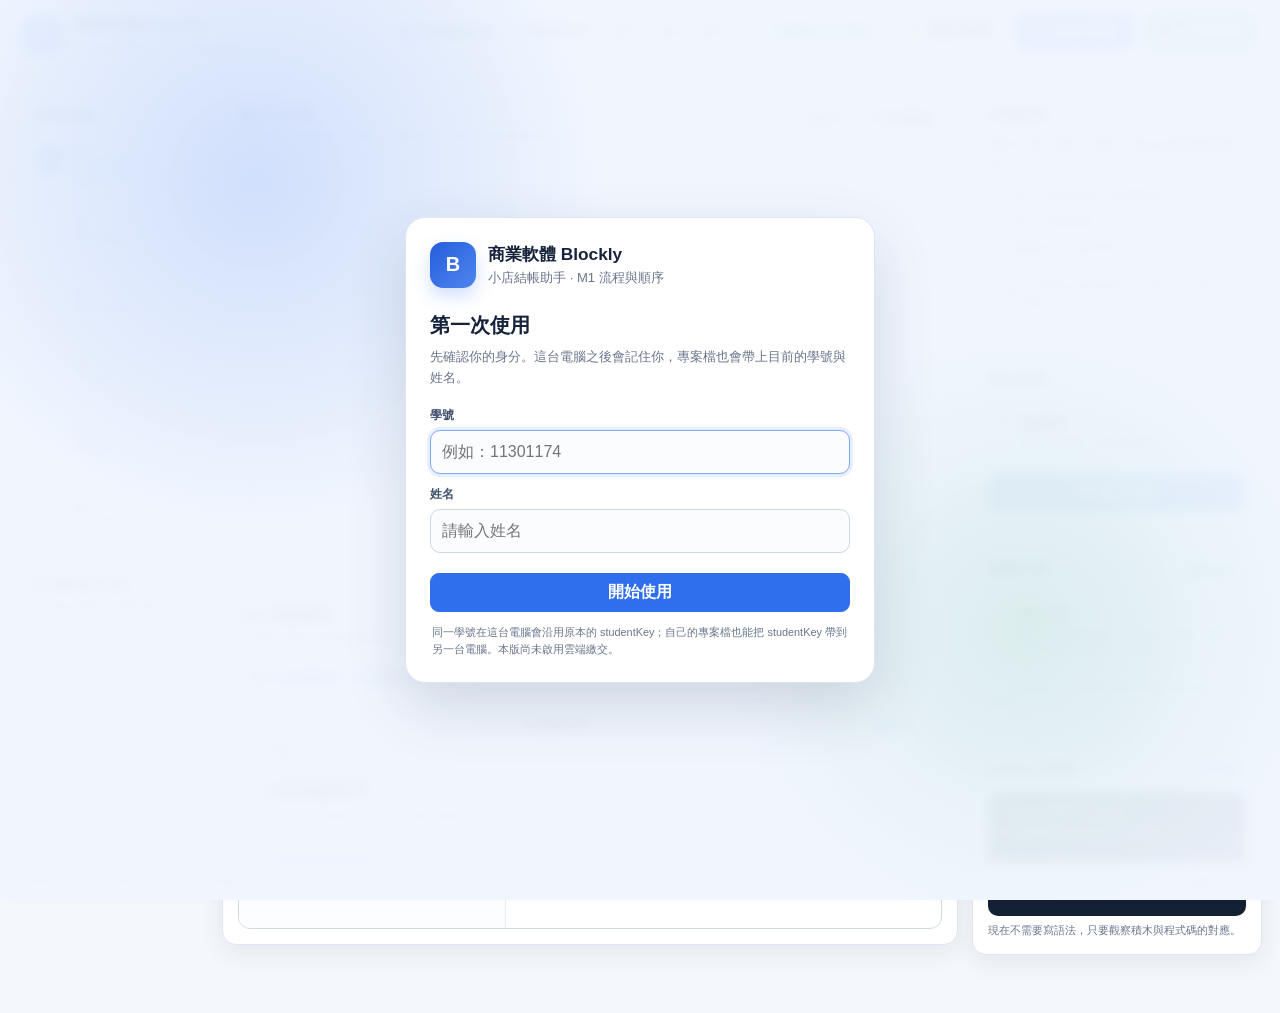
==== index.html @ edd095e6 "Add files via upload" ====
<!doctype html>
<!-- GitHub Pages entry -->
<html lang="zh-Hant">
<head>
  <meta charset="utf-8">
  <meta name="viewport" content="width=device-width, initial-scale=1">
  <title>商業軟體 Blockly｜小店結帳助手 M1</title>
  <link rel="stylesheet" href="./css/style.css">
</head>
<body>
  <div id="identityScreen" class="identity-screen" aria-modal="true" role="dialog">
    <div class="identity-card">
      <div class="identity-brand">
        <span class="brand-mark">B</span>
        <div>
          <h1>商業軟體 Blockly</h1>
          <p>小店結帳助手 · M1 流程與順序</p>
        </div>
      </div>

      <section id="newIdentityPanel">
        <div class="identity-heading">第一次使用</div>
        <p class="identity-copy">先確認你的身分。這台電腦之後會記住你，專案檔也會帶上目前的學號與姓名。</p>

        <label class="field-label" for="studentIdInput">學號</label>
        <input id="studentIdInput" class="text-input" autocomplete="off" placeholder="例如：11301174">

        <label class="field-label" for="studentNameInput">姓名</label>
        <input id="studentNameInput" class="text-input" autocomplete="off" placeholder="請輸入姓名">

        <div id="identityError" class="form-error" role="alert"></div>

        <button id="createIdentityBtn" class="btn btn-primary btn-wide">開始使用</button>
        <p class="privacy-note">同一學號在這台電腦會沿用原本的 studentKey；自己的專案檔也能把 studentKey 帶到另一台電腦。本版尚未啟用雲端繳交。</p>
      </section>

      <section id="returnIdentityPanel" class="hidden">
        <div class="identity-heading">歡迎回來</div>
        <div class="return-user">
          <div class="avatar">👤</div>
          <div>
            <strong id="returnUserName">—</strong>
            <span>這是你嗎？</span>
          </div>
        </div>
        <button id="continueIdentityBtn" class="btn btn-primary btn-wide">是我，繼續使用</button>
        <button id="switchIdentityBtn" class="btn btn-ghost btn-wide">不是我？切換使用者</button>
        <p class="privacy-note">切換使用者只會更換目前身分，不會刪除前一位同學的 studentKey 或自動暫存。</p>
      </section>
    </div>
  </div>

  <header class="topbar">
    <div class="topbar-title">
      <div class="brand-mark small">B</div>
      <div>
        <h1>商業軟體 Blockly</h1>
        <p>小店結帳助手 · M1 流程與順序</p>
      </div>
    </div>

    <div class="topbar-actions">
      <div id="currentIdentity" class="identity-chip">👤 尚未確認身分</div>
      <button id="switchUserTopBtn" class="btn btn-ghost btn-small" title="保留目前 studentKey，只切換目前使用者">切換使用者</button>
      <div class="font-control" title="調整整體與積木文字大小">
        <button id="fontDownBtn" class="icon-btn" aria-label="縮小字體">A−</button>
        <span id="fontScaleLabel">100%</span>
        <button id="fontUpBtn" class="icon-btn" aria-label="放大字體">A＋</button>
      </div>
      <div id="offlineBadge" class="offline-badge">✓ 離線核心已就緒</div>
      <button id="openProjectBtn" class="btn btn-light">📂 開啟專案</button>
      <button id="saveProjectBtn" class="btn btn-primary">💾 儲存專案</button>
      <button id="uploadProjectBtn" class="btn btn-success" disabled>📤 上傳作業</button>
      <input id="projectFileInput" type="file" accept=".json,application/json" hidden>
    </div>
  </header>

  <main class="layout">
    <aside class="progress-card card">
      <div class="card-title">學習進度</div>
      <div class="module-list">
        <div id="moduleM1" class="module-row current">
          <span class="module-dot">1</span>
          <div><strong>M1</strong><span>流程與順序</span></div>
          <em id="m1State">進行中</em>
        </div>
        <div class="module-row locked">
          <span class="module-dot">2</span>
          <div><strong>M2</strong><span>資料與處理</span></div>
          <em>尚未開放</em>
        </div>
        <div class="module-row locked">
          <span class="module-dot">3</span>
          <div><strong>M3</strong><span>條件與判斷</span></div>
          <em>尚未開放</em>
        </div>
        <div class="module-row locked">
          <span class="module-dot">4</span>
          <div><strong>M4</strong><span>商業規則</span></div>
          <em>尚未開放</em>
        </div>
        <div class="module-row locked">
          <span class="module-dot">5</span>
          <div><strong>M5</strong><span>重複處理</span></div>
          <em>尚未開放</em>
        </div>
        <div class="module-row locked">
          <span class="module-dot">6</span>
          <div><strong>M6</strong><span>整合成果</span></div>
          <em>尚未開放</em>
        </div>
      </div>

      <div class="sidebar-tip">
        <strong>這一關只學一件事：</strong>
        <span>程式會依照積木連接的順序，由上往下執行。</span>
      </div>
    </aside>

    <section class="center-column">
      <section class="workspace-card card">
        <div class="section-head">
          <div>
            <div class="card-title">積木工作區</div>
            <p>從左側「流程積木」拖出 3 個積木，接成一條完整流程。</p>
          </div>
          <div class="workspace-tools">
            <span id="workspaceHint" class="mini-status">0 個積木</span>
            <button id="resetWorkspaceBtn" class="btn btn-ghost btn-small">↺ 清空重做</button>
          </div>
        </div>
        <div id="blocklyDiv" class="blockly-host"></div>
      </section>

      <section class="gui-card card">
        <div class="section-head">
          <div>
            <div class="card-title">GUI 模擬畫面</div>
            <p>這是程式執行後的實際畫面，會依照上方積木更新。</p>
          </div>
        </div>

        <div class="mini-app">
          <div class="mini-app-titlebar">
            <span>🏪 小店結帳助手 · M1 流程與順序</span>
            <span class="window-dots">● ● ●</span>
          </div>
          <div class="mini-app-body">
            <div class="mini-app-left">
              <div class="shop-illustration">🛒</div>
              <h3>小店結帳助手</h3>
              <p>按下按鈕，看看你排好的流程會怎麼執行。</p>
              <button id="guiRunBtn" class="btn btn-primary gui-run">▶ 開始結帳</button>
            </div>

            <div class="message-panel">
              <div class="message-panel-head">
                <strong>訊息顯示區</strong>
                <button id="clearMessagesBtn" class="text-btn">清除訊息</button>
              </div>
              <ol id="guiMessages" class="message-list">
                <li class="placeholder">等待執行你的程式…</li>
              </ol>
            </div>
          </div>
        </div>
      </section>
    </section>

    <aside class="right-column">
      <section class="task-card card">
        <div class="card-title">任務說明</div>
        <p class="task-lead">請用 3 個「顯示」積木，排出合理的結帳流程。</p>
        <ol class="task-steps">
          <li>拖出「歡迎使用小店結帳助手」</li>
          <li>接上「開始結帳」</li>
          <li>最後接上「結帳完成」</li>
        </ol>
        <div class="tip-box">💡 先不用寫任何程式碼，只要注意「順序」和「連接」。</div>
      </section>

      <section class="run-card card">
        <div class="card-title">執行結果</div>
        <div id="runStatus" class="run-status neutral">
          <span class="status-dot"></span>
          <div>
            <strong>尚未執行</strong>
            <p>把積木接好後，按下執行程式。</p>
          </div>
        </div>
        <button id="runProgramBtn" class="btn btn-primary btn-wide">▶ 執行程式</button>
      </section>


      <section class="cloud-card card">
        <div class="cloud-head">
          <div class="card-title">雲端作業</div>
          <span id="cloudConfigBadge" class="cloud-badge pending">尚未設定</span>
        </div>
        <div id="cloudStatus" class="cloud-status neutral">
          <span class="status-dot"></span>
          <div>
            <strong>尚未連接後端</strong>
            <p>測試版先設定 Apps Script Web App，再使用「上傳作業」。</p>
          </div>
        </div>
        <button id="cloudSetupBtn" class="btn btn-ghost btn-wide">⚙ 設定上傳後端</button>
        <p class="cloud-note">正式發給學生前，會把後端網址固定在設定檔，不需要學生自己設定。</p>
      </section>

      <section class="python-card card">
        <div class="python-head">
          <div class="card-title">Python 對照</div>
          <span class="code-badge">只要看懂</span>
        </div>
        <pre id="pythonCode" class="python-code"><code># 把積木拖到工作區後
# 這裡會出現對應的 Python</code></pre>
        <p class="python-note">現在不需要寫語法，只要觀察積木與程式碼的對應。</p>
      </section>

      <section id="projectNotice" class="project-notice card hidden"></section>
    </aside>
  </main>

  <footer class="footerbar">
    <span id="autosaveStatus">自動暫存：等待身分確認</span>
    <span>專案：小店結帳助手</span>
    <span id="footerIdentity">使用者：—</span>
    <span class="footer-spacer"></span>
    <span id="footerProgress">進度：M1 / M6</span>
  </footer>

  <script src="./vendor/blockly/blockly.min.js"></script>
  <script src="./vendor/blockly/msg/zh-hant.js"></script>
  <script src="./js/config.js"></script>
  <script src="./js/app.js"></script>
</body>
</html>
---- css/style.css ----
:root {
  --ui-scale: 1;
  --block-font-size: 16px;
  --bg: #f4f7fb;
  --card: #ffffff;
  --text: #17233c;
  --muted: #69758c;
  --border: #dfe6f1;
  --primary: #2f6fed;
  --primary-2: #eaf1ff;
  --success: #1f9d62;
  --success-bg: #eaf8f1;
  --warning: #b56a05;
  --warning-bg: #fff6e8;
  --danger: #c14343;
  --danger-bg: #fff0f0;
  --shadow: 0 8px 24px rgba(32, 54, 92, 0.07);
  --radius: 14px;
}

* { box-sizing: border-box; }
html { font-size: calc(16px * var(--ui-scale)); }
body {
  margin: 0;
  min-width: 1100px;
  min-height: 100vh;
  background: var(--bg);
  color: var(--text);
  font-family: -apple-system, BlinkMacSystemFont, "Segoe UI", "Microsoft JhengHei",
               "Noto Sans TC", Arial, sans-serif;
}

button, input { font: inherit; }
button { cursor: pointer; }
.hidden { display: none !important; }

.topbar {
  min-height: 74px;
  padding: 12px 22px;
  background: #fff;
  border-bottom: 1px solid var(--border);
  display: flex;
  align-items: center;
  justify-content: space-between;
  gap: 18px;
  position: sticky;
  top: 0;
  z-index: 50;
}

.topbar-title, .identity-brand {
  display: flex;
  align-items: center;
  gap: 12px;
}
.topbar-title h1, .identity-brand h1 {
  font-size: 1.08rem;
  margin: 0 0 3px;
}
.topbar-title p, .identity-brand p {
  font-size: .82rem;
  color: var(--muted);
  margin: 0;
}

.brand-mark {
  width: 46px;
  height: 46px;
  border-radius: 13px;
  display: grid;
  place-items: center;
  background: linear-gradient(135deg, #245edb, #5085f0);
  color: #fff;
  font-size: 1.25rem;
  font-weight: 800;
  box-shadow: 0 8px 18px rgba(47,111,237,.22);
}
.brand-mark.small { width: 40px; height: 40px; font-size: 1.05rem; }

.topbar-actions {
  display: flex;
  align-items: center;
  justify-content: flex-end;
  gap: 9px;
  flex-wrap: wrap;
}
.identity-chip, .offline-badge {
  min-height: 36px;
  padding: 0 12px;
  border-radius: 10px;
  display: inline-flex;
  align-items: center;
  white-space: nowrap;
  font-size: .82rem;
  font-weight: 700;
}
.identity-chip {
  background: #f6f8fc;
  border: 1px solid var(--border);
}
.offline-badge {
  color: #147746;
  background: var(--success-bg);
  border: 1px solid #cdebdc;
}

.font-control {
  height: 36px;
  display: flex;
  align-items: center;
  gap: 6px;
  background: #f7f9fc;
  border: 1px solid var(--border);
  border-radius: 10px;
  padding: 3px 5px;
}
.font-control span {
  min-width: 40px;
  text-align: center;
  color: var(--muted);
  font-size: .72rem;
  font-weight: 700;
}
.icon-btn {
  border: 0;
  border-radius: 7px;
  background: #fff;
  min-width: 32px;
  height: 28px;
  color: #33415f;
  font-weight: 800;
}

.btn {
  border: 1px solid transparent;
  border-radius: 9px;
  min-height: 38px;
  padding: 8px 13px;
  font-weight: 700;
  color: var(--text);
  background: #fff;
  transition: transform .08s ease, box-shadow .15s ease, background .15s ease;
}
.btn:hover { box-shadow: 0 5px 14px rgba(32,54,92,.10); }
.btn:active { transform: translateY(1px); }
.btn:disabled { opacity: .58; cursor: not-allowed; box-shadow: none; }
.btn-primary { background: var(--primary); color: #fff; border-color: var(--primary); }
.btn-success { background: var(--success); color: #fff; border-color: var(--success); }
.btn-light { background: #fff; border-color: var(--border); }
.btn-ghost { background: #f7f9fc; border-color: var(--border); }
.btn-small { min-height: 32px; padding: 5px 9px; font-size: .78rem; }
.btn-wide { width: 100%; }
.text-btn {
  border: 0;
  padding: 3px 6px;
  background: transparent;
  color: var(--primary);
  font-size: .78rem;
  font-weight: 700;
}

.layout {
  display: grid;
  grid-template-columns: 210px minmax(650px, 1fr) 320px;
  gap: 14px;
  padding: 14px 18px 58px;
  align-items: start;
}

.card {
  background: var(--card);
  border: 1px solid var(--border);
  border-radius: var(--radius);
  box-shadow: var(--shadow);
}
.card-title {
  font-weight: 800;
  font-size: .96rem;
  letter-spacing: .01em;
}
.section-head {
  min-height: 56px;
  padding: 14px 16px 10px;
  display: flex;
  justify-content: space-between;
  gap: 12px;
  align-items: flex-start;
}
.section-head p {
  margin: 4px 0 0;
  color: var(--muted);
  font-size: .79rem;
}
.workspace-tools { display: flex; align-items: center; gap: 8px; }
.mini-status {
  color: var(--muted);
  background: #f7f9fc;
  border: 1px solid var(--border);
  border-radius: 20px;
  padding: 5px 9px;
  font-size: .72rem;
  font-weight: 700;
}

.progress-card {
  overflow: hidden;
  position: sticky;
  top: 88px;
}
.progress-card > .card-title { padding: 16px 15px 10px; }
.module-list { padding: 0 8px 8px; }
.module-row {
  display: grid;
  grid-template-columns: 28px 1fr;
  column-gap: 8px;
  row-gap: 1px;
  padding: 10px 9px;
  border-radius: 10px;
  margin-bottom: 5px;
  color: #40506d;
}
.module-row .module-dot {
  width: 27px;
  height: 27px;
  border-radius: 50%;
  display: grid;
  place-items: center;
  background: #edf1f7;
  color: #718099;
  font-size: .72rem;
  font-weight: 800;
  grid-row: 1 / span 2;
}
.module-row div {
  display: flex;
  flex-direction: column;
  gap: 1px;
}
.module-row strong { font-size: .78rem; }
.module-row span { font-size: .72rem; }
.module-row em {
  grid-column: 2;
  font-size: .65rem;
  font-style: normal;
  color: #8a95a9;
}
.module-row.current {
  background: var(--primary-2);
  color: #1f57c8;
}
.module-row.current .module-dot {
  background: var(--primary);
  color: #fff;
}
.module-row.complete {
  background: var(--success-bg);
  color: #147746;
}
.module-row.complete .module-dot {
  background: var(--success);
  color: #fff;
}
.module-row.locked { opacity: .73; }
.sidebar-tip {
  border-top: 1px solid var(--border);
  background: #fafbfe;
  padding: 13px 14px 15px;
  display: flex;
  flex-direction: column;
  gap: 4px;
}
.sidebar-tip strong { font-size: .73rem; }
.sidebar-tip span { font-size: .7rem; color: var(--muted); line-height: 1.5; }

.center-column, .right-column {
  display: flex;
  flex-direction: column;
  gap: 14px;
}
.workspace-card { overflow: hidden; }
.blockly-host {
  height: 420px;
  min-height: 360px;
  border-top: 1px solid var(--border);
}
.blocklyText {
  font-size: var(--block-font-size) !important;
  font-family: -apple-system, BlinkMacSystemFont, "Segoe UI", "Microsoft JhengHei", sans-serif !important;
}
.blocklyToolboxDiv {
  background: #f8faff !important;
  border-right: 1px solid #e2e8f3 !important;
}
.blocklyTreeRow {
  height: 40px !important;
  padding: 7px 10px !important;
  margin: 5px 7px !important;
  border-radius: 8px !important;
}
.blocklyTreeLabel {
  font-family: -apple-system, BlinkMacSystemFont, "Segoe UI", "Microsoft JhengHei", sans-serif !important;
  font-size: 14px !important;
  font-weight: 700 !important;
}
.blocklyFlyoutBackground { fill: #f6f9ff !important; fill-opacity: 1 !important; }

.gui-card { padding-bottom: 15px; }
.mini-app {
  margin: 0 15px;
  border: 1px solid #cfd9e8;
  border-radius: 12px;
  overflow: hidden;
  background: #fff;
}
.mini-app-titlebar {
  min-height: 40px;
  padding: 9px 13px;
  background: #eaf2ff;
  color: #2454a8;
  font-size: .78rem;
  font-weight: 800;
  display: flex;
  justify-content: space-between;
  align-items: center;
}
.window-dots { letter-spacing: 3px; opacity: .35; font-size: .55rem; }
.mini-app-body {
  display: grid;
  grid-template-columns: 38% 62%;
  min-height: 230px;
}
.mini-app-left {
  padding: 22px;
  display: flex;
  flex-direction: column;
  justify-content: center;
  border-right: 1px solid #e5ebf4;
  background: linear-gradient(180deg, #fff, #fbfdff);
}
.shop-illustration { font-size: 2.2rem; }
.mini-app-left h3 { margin: 8px 0 4px; font-size: 1.15rem; }
.mini-app-left p {
  color: var(--muted);
  font-size: .78rem;
  line-height: 1.55;
  margin: 0 0 14px;
}
.gui-run { align-self: flex-start; padding-left: 18px; padding-right: 18px; }
.message-panel { padding: 17px 18px; }
.message-panel-head {
  display: flex;
  justify-content: space-between;
  align-items: center;
  padding-bottom: 10px;
  border-bottom: 1px solid #edf1f6;
}
.message-panel-head strong { font-size: .8rem; }
.message-list {
  margin: 12px 0 0;
  padding-left: 25px;
}
.message-list li {
  padding: 8px 8px 8px 4px;
  color: #33415d;
  border-bottom: 1px dashed #edf1f6;
  font-size: .82rem;
}
.message-list li.executing {
  background: #edf4ff;
  border-radius: 7px;
  color: #1859c8;
  font-weight: 800;
}
.message-list .placeholder {
  list-style: none;
  margin-left: -22px;
  color: #93a0b4;
  font-style: italic;
  border: 0;
}

.right-column .card { padding: 15px; }
.task-lead {
  color: #35445f;
  font-size: .82rem;
  line-height: 1.55;
  margin: 10px 0;
}
.task-steps {
  margin: 8px 0 12px 20px;
  padding: 0;
}
.task-steps li {
  margin: 8px 0;
  padding-left: 3px;
  color: #46556f;
  font-size: .78rem;
  line-height: 1.45;
}
.tip-box {
  border-radius: 9px;
  padding: 10px 11px;
  background: #f4f7ff;
  color: #53617b;
  font-size: .72rem;
  line-height: 1.5;
}

.run-status {
  margin: 11px 0 12px;
  padding: 10px;
  border-radius: 10px;
  display: grid;
  grid-template-columns: 12px 1fr;
  gap: 8px;
  background: #f7f9fc;
  border: 1px solid var(--border);
}
.status-dot {
  width: 9px;
  height: 9px;
  border-radius: 50%;
  margin-top: 5px;
  background: #9ba6b8;
}
.run-status strong { font-size: .78rem; }
.run-status p {
  margin: 3px 0 0;
  color: var(--muted);
  font-size: .7rem;
  line-height: 1.45;
}
.run-status.success { background: var(--success-bg); border-color: #cae9d9; }
.run-status.success .status-dot { background: var(--success); }
.run-status.warning { background: var(--warning-bg); border-color: #f0d8ad; }
.run-status.warning .status-dot { background: #d58616; }
.run-status.error { background: var(--danger-bg); border-color: #efcdcd; }
.run-status.error .status-dot { background: var(--danger); }

.python-head {
  display: flex;
  justify-content: space-between;
  align-items: center;
}
.code-badge {
  font-size: .65rem;
  color: #1f5ec9;
  background: #edf4ff;
  border-radius: 20px;
  padding: 4px 7px;
  font-weight: 800;
}
.python-code {
  margin: 11px 0 7px;
  min-height: 124px;
  padding: 12px;
  border-radius: 10px;
  background: #142034;
  color: #dfeaff;
  overflow: auto;
  line-height: 1.65;
  font-size: .75rem;
  font-family: Consolas, "SFMono-Regular", Menlo, monospace;
}
.python-note {
  color: var(--muted);
  font-size: .68rem;
  line-height: 1.45;
  margin: 0;
}
.project-notice {
  color: #45536e;
  background: #fffdf7 !important;
  border-color: #eadfbf !important;
  font-size: .72rem;
  line-height: 1.55;
}

.footerbar {
  position: fixed;
  left: 0;
  right: 0;
  bottom: 0;
  z-index: 40;
  min-height: 38px;
  padding: 8px 18px;
  background: rgba(255,255,255,.96);
  border-top: 1px solid var(--border);
  box-shadow: 0 -5px 16px rgba(30,50,85,.04);
  display: flex;
  align-items: center;
  gap: 18px;
  font-size: .68rem;
  color: #66738a;
}
.footer-spacer { flex: 1; }

.identity-screen {
  position: fixed;
  inset: 0;
  z-index: 9999;
  display: grid;
  place-items: center;
  padding: 24px;
  background:
    radial-gradient(circle at 20% 20%, rgba(77,132,242,.20), transparent 28%),
    radial-gradient(circle at 80% 70%, rgba(31,157,98,.10), transparent 25%),
    rgba(241,246,254,.96);
  backdrop-filter: blur(6px);
}
.identity-card {
  width: min(470px, 94vw);
  background: #fff;
  border: 1px solid #dce5f2;
  box-shadow: 0 24px 60px rgba(28,49,82,.16);
  border-radius: 20px;
  padding: 24px;
}
.identity-brand { margin-bottom: 23px; }
.identity-heading {
  font-weight: 850;
  font-size: 1.28rem;
  margin-bottom: 7px;
}
.identity-copy, .privacy-note {
  color: var(--muted);
  line-height: 1.6;
}
.identity-copy { font-size: .84rem; margin: 0 0 18px; }
.privacy-note { font-size: .68rem; margin: 12px 2px 0; }
.field-label {
  display: block;
  margin: 12px 0 6px;
  color: #40506d;
  font-weight: 800;
  font-size: .78rem;
}
.text-input {
  width: 100%;
  min-height: 44px;
  border: 1px solid #ccd7e7;
  border-radius: 10px;
  padding: 9px 11px;
  outline: none;
  background: #fbfcfe;
}
.text-input:focus {
  border-color: #7ea6f3;
  box-shadow: 0 0 0 3px rgba(47,111,237,.10);
}
.form-error {
  min-height: 20px;
  padding: 6px 0 2px;
  color: var(--danger);
  font-size: .72rem;
}
.return-user {
  margin: 14px 0;
  padding: 14px;
  border-radius: 12px;
  background: #f6f9ff;
  border: 1px solid #dce7fb;
  display: flex;
  gap: 11px;
  align-items: center;
}
.avatar {
  width: 42px;
  height: 42px;
  border-radius: 50%;
  display: grid;
  place-items: center;
  background: #e8f0ff;
}
.return-user strong { display: block; font-size: .95rem; }
.return-user span { display: block; color: var(--muted); font-size: .73rem; margin-top: 2px; }
.return-user + .btn { margin-top: 6px; }
#switchIdentityBtn { margin-top: 8px; }

@media (max-width: 1280px) {
  body { min-width: 1024px; }
  .layout { grid-template-columns: 190px minmax(570px, 1fr) 290px; }
  .topbar { align-items: flex-start; }
}

@media (max-width: 1080px) {
  body { min-width: 0; }
  .topbar { position: static; flex-direction: column; }
  .topbar-actions { justify-content: flex-start; }
  .layout { grid-template-columns: 1fr; }
  .progress-card { position: static; }
  .module-list {
    display: grid;
    grid-template-columns: repeat(3, 1fr);
  }
  .mini-app-body { grid-template-columns: 1fr; }
  .mini-app-left { border-right: 0; border-bottom: 1px solid var(--border); }
  .footerbar { position: static; flex-wrap: wrap; }
}


/* v0.2.4 studentKey */
#switchUserTopBtn {
  white-space: nowrap;
}
.identity-chip[title] {
  cursor: help;
}


/* v0.2.5 Upload Prototype */
.cloud-head {
  display: flex;
  align-items: center;
  justify-content: space-between;
  gap: 8px;
}
.cloud-badge {
  padding: 4px 8px;
  border-radius: 999px;
  font-size: .65rem;
  font-weight: 800;
  white-space: nowrap;
}
.cloud-badge.pending {
  background: #f4f6fa;
  color: #77849a;
  border: 1px solid #dfe5ee;
}
.cloud-badge.ready {
  background: var(--success-bg);
  color: #147746;
  border: 1px solid #cdebdc;
}
.cloud-status {
  margin: 11px 0 12px;
  padding: 10px;
  border-radius: 10px;
  display: grid;
  grid-template-columns: 12px 1fr;
  gap: 8px;
  background: #f7f9fc;
  border: 1px solid var(--border);
}
.cloud-status strong { font-size: .78rem; }
.cloud-status p {
  margin: 3px 0 0;
  color: var(--muted);
  font-size: .7rem;
  line-height: 1.45;
}
.cloud-status.success { background: var(--success-bg); border-color: #cae9d9; }
.cloud-status.success .status-dot { background: var(--success); }
.cloud-status.warning { background: var(--warning-bg); border-color: #f0d8ad; }
.cloud-status.warning .status-dot { background: #d58616; }
.cloud-status.error { background: var(--danger-bg); border-color: #efcdcd; }
.cloud-status.error .status-dot { background: var(--danger); }
.cloud-status.uploading { background: #edf4ff; border-color: #d5e3fb; }
.cloud-status.uploading .status-dot {
  background: var(--primary);
  animation: cloudPulse 1s ease-in-out infinite;
}
.cloud-note {
  color: var(--muted);
  font-size: .66rem;
  line-height: 1.5;
  margin: 9px 0 0;
}
@keyframes cloudPulse {
  0%, 100% { opacity: .35; transform: scale(.85); }
  50% { opacity: 1; transform: scale(1.1); }
}
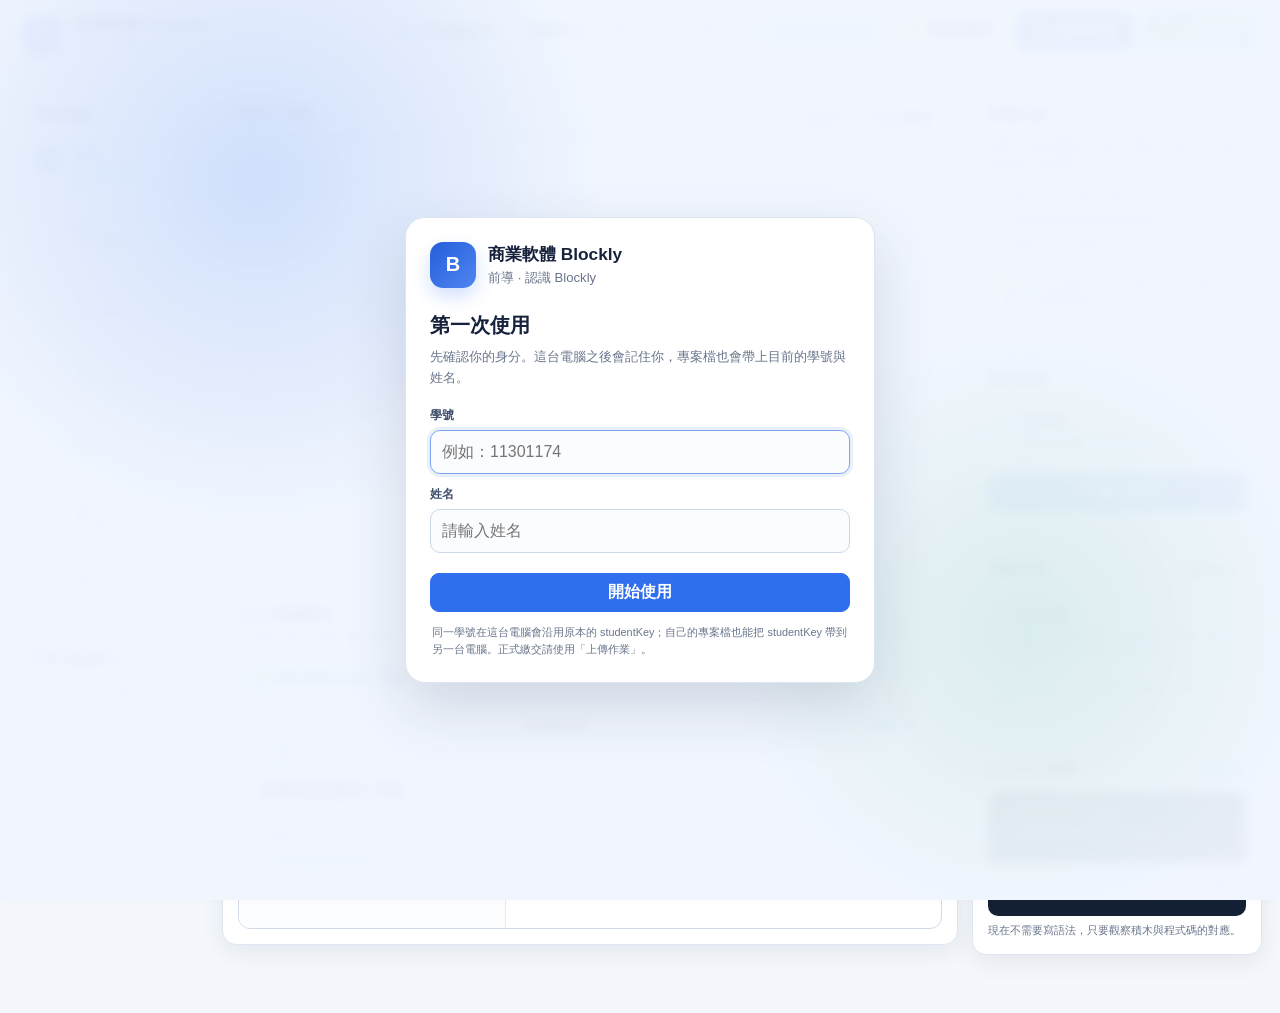
==== commit a9226960: "Add files via upload" ====
--- a/index.html
+++ b/index.html
@@ -4,7 +4,7 @@
 <head>
   <meta charset="utf-8">
   <meta name="viewport" content="width=device-width, initial-scale=1">
-  <title>商業軟體 Blockly｜小店結帳助手 M1</title>
+  <title>商業軟體 Blockly｜前導 · 認識 Blockly</title>
   <link rel="stylesheet" href="./css/style.css">
 </head>
 <body>
@@ -14,7 +14,7 @@
         <span class="brand-mark">B</span>
         <div>
           <h1>商業軟體 Blockly</h1>
-          <p>小店結帳助手 · M1 流程與順序</p>
+          <p>前導 · 認識 Blockly</p>
         </div>
       </div>
 
@@ -31,7 +31,7 @@
         <div id="identityError" class="form-error" role="alert"></div>
 
         <button id="createIdentityBtn" class="btn btn-primary btn-wide">開始使用</button>
-        <p class="privacy-note">同一學號在這台電腦會沿用原本的 studentKey；自己的專案檔也能把 studentKey 帶到另一台電腦。本版尚未啟用雲端繳交。</p>
+        <p class="privacy-note">同一學號在這台電腦會沿用原本的 studentKey；自己的專案檔也能把 studentKey 帶到另一台電腦。正式繳交請使用「上傳作業」。</p>
       </section>
 
       <section id="returnIdentityPanel" class="hidden">
@@ -55,7 +55,7 @@
       <div class="brand-mark small">B</div>
       <div>
         <h1>商業軟體 Blockly</h1>
-        <p>小店結帳助手 · M1 流程與順序</p>
+        <p>前導 · 認識 Blockly</p>
       </div>
     </div>
 
@@ -79,10 +79,15 @@
     <aside class="progress-card card">
       <div class="card-title">學習進度</div>
       <div class="module-list">
-        <div id="moduleM1" class="module-row current">
+        <div id="moduleIntro" class="module-row current">
+          <span class="module-dot">導</span>
+          <div><strong>前導</strong><span>認識 Blockly</span></div>
+          <em id="introState">進行中</em>
+        </div>
+        <div id="moduleM1" class="module-row">
           <span class="module-dot">1</span>
           <div><strong>M1</strong><span>流程與順序</span></div>
-          <em id="m1State">進行中</em>
+          <em id="m1State">下一階段</em>
         </div>
         <div class="module-row locked">
           <span class="module-dot">2</span>
@@ -112,8 +117,8 @@
       </div>
 
       <div class="sidebar-tip">
-        <strong>這一關只學一件事：</strong>
-        <span>程式會依照積木連接的順序，由上往下執行。</span>
+        <strong>前導先熟悉操作：</strong>
+        <span>拖積木、改文字、連接、執行、儲存、開啟與上傳測試。</span>
       </div>
     </aside>
 
@@ -122,7 +127,7 @@
         <div class="section-head">
           <div>
             <div class="card-title">積木工作區</div>
-            <p>從左側「流程積木」拖出 3 個積木，接成一條完整流程。</p>
+            <p>先從「前導｜操作練習」拖出積木，修改文字，再把它們連起來。</p>
           </div>
           <div class="workspace-tools">
             <span id="workspaceHint" class="mini-status">0 個積木</span>
@@ -142,15 +147,15 @@
 
         <div class="mini-app">
           <div class="mini-app-titlebar">
-            <span>🏪 小店結帳助手 · M1 流程與順序</span>
+            <span>🧩 商業流程整合示範 · 前導</span>
             <span class="window-dots">● ● ●</span>
           </div>
           <div class="mini-app-body">
             <div class="mini-app-left">
               <div class="shop-illustration">🛒</div>
-              <h3>小店結帳助手</h3>
-              <p>按下按鈕，看看你排好的流程會怎麼執行。</p>
-              <button id="guiRunBtn" class="btn btn-primary gui-run">▶ 開始結帳</button>
+              <h3>商業流程整合示範</h3>
+              <p>修改顯示文字、連接積木，再看看流程會怎麼執行。</p>
+              <button id="guiRunBtn" class="btn btn-primary gui-run">▶ 執行流程</button>
             </div>
 
             <div class="message-panel">
@@ -169,14 +174,14 @@
 
     <aside class="right-column">
       <section class="task-card card">
-        <div class="card-title">任務說明</div>
-        <p class="task-lead">請用 3 個「顯示」積木，排出合理的結帳流程。</p>
+        <div class="card-title">前導任務</div>
+        <p class="task-lead">請用 3 個可修改文字的「顯示」積木，完成你的第一個流程。</p>
         <ol class="task-steps">
-          <li>拖出「歡迎使用小店結帳助手」</li>
-          <li>接上「開始結帳」</li>
-          <li>最後接上「結帳完成」</li>
+          <li>拖出 3 個「顯示」積木</li>
+          <li>把每個積木改成你想顯示的文字</li>
+          <li>把積木上下連接後，按「執行程式」</li>
         </ol>
-        <div class="tip-box">💡 先不用寫任何程式碼，只要注意「順序」和「連接」。</div>
+        <div class="tip-box">💡 這一堂先熟悉 Blockly 操作；M1 才會正式進入「流程與順序」。</div>
       </section>
 
       <section class="run-card card">
@@ -224,10 +229,10 @@
 
   <footer class="footerbar">
     <span id="autosaveStatus">自動暫存：等待身分確認</span>
-    <span>專案：小店結帳助手</span>
+    <span>專案：商業流程整合示範</span>
     <span id="footerIdentity">使用者：—</span>
     <span class="footer-spacer"></span>
-    <span id="footerProgress">進度：M1 / M6</span>
+    <span id="footerProgress">進度：前導</span>
   </footer>
 
   <script src="./vendor/blockly/blockly.min.js"></script>
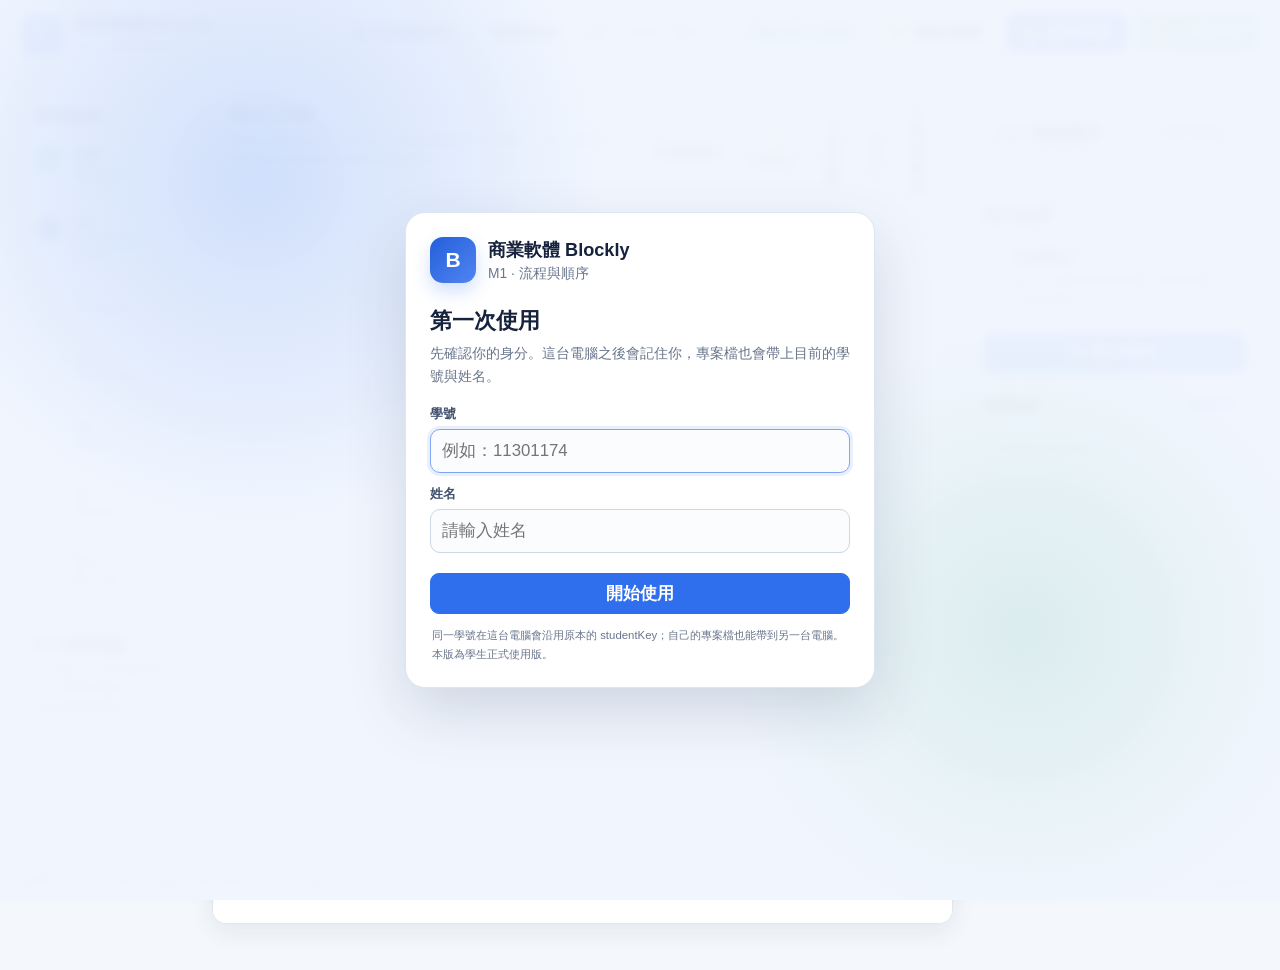
==== commit ac7ca9b6: "Publish v0.3.6.3 M1 student version" ====
--- a/index.html
+++ b/index.html
@@ -1,243 +1,241 @@
-<!doctype html>
+<!DOCTYPE html>
+
 <!-- GitHub Pages entry -->
 <html lang="zh-Hant">
 <head>
-  <meta charset="utf-8">
-  <meta name="viewport" content="width=device-width, initial-scale=1">
-  <title>商業軟體 Blockly｜前導 · 認識 Blockly</title>
-  <link rel="stylesheet" href="./css/style.css">
+<meta charset="utf-8"/>
+<meta content="width=device-width, initial-scale=1" name="viewport"/>
+<title>商業軟體 Blockly｜M1 流程與順序</title>
+<link href="./css/style.css" rel="stylesheet"/>
 </head>
 <body>
-  <div id="identityScreen" class="identity-screen" aria-modal="true" role="dialog">
-    <div class="identity-card">
-      <div class="identity-brand">
-        <span class="brand-mark">B</span>
-        <div>
-          <h1>商業軟體 Blockly</h1>
-          <p>前導 · 認識 Blockly</p>
-        </div>
-      </div>
+<div aria-modal="true" class="identity-screen" id="identityScreen" role="dialog">
+<div class="identity-card">
+<div class="identity-brand">
+<span class="brand-mark">B</span>
+<div>
+<h1>商業軟體 Blockly</h1>
+<p>M1 · 流程與順序</p>
+</div>
+</div>
+<section id="newIdentityPanel">
+<div class="identity-heading">第一次使用</div>
+<p class="identity-copy">先確認你的身分。這台電腦之後會記住你，專案檔也會帶上目前的學號與姓名。</p>
+<label class="field-label" for="studentIdInput">學號</label>
+<input autocomplete="off" class="text-input" id="studentIdInput" placeholder="例如：11301174"/>
+<label class="field-label" for="studentNameInput">姓名</label>
+<input autocomplete="off" class="text-input" id="studentNameInput" placeholder="請輸入姓名"/>
+<div class="form-error" id="identityError" role="alert"></div>
+<button class="btn btn-primary btn-wide" id="createIdentityBtn">開始使用</button>
+<p class="privacy-note">同一學號在這台電腦會沿用原本的 studentKey；自己的專案檔也能帶到另一台電腦。本版為學生正式使用版。</p>
+</section>
+<section class="hidden" id="returnIdentityPanel">
+<div class="identity-heading">歡迎回來</div>
+<div class="return-user">
+<div class="avatar">👤</div>
+<div>
+<strong id="returnUserName">—</strong>
+<span>這是你嗎？</span>
+</div>
+</div>
+<button class="btn btn-primary btn-wide" id="continueIdentityBtn">是我，繼續使用</button>
+<button class="btn btn-ghost btn-wide" id="switchIdentityBtn">不是我？切換使用者</button>
+<p class="privacy-note">切換使用者只會更換目前身分，不會刪除前一位同學的 studentKey 或自動暫存。</p>
+</section>
+</div>
+</div>
+<header class="topbar">
+<div class="topbar-title">
+<div class="brand-mark small">B</div>
+<div>
+<h1>商業軟體 Blockly</h1>
+<p>M1 · 流程與順序</p>
+</div>
+</div>
+<div class="topbar-actions">
+<div class="identity-chip" id="currentIdentity">👤 尚未確認身分</div>
+<button class="btn btn-ghost btn-small" id="switchUserTopBtn" title="保留目前 studentKey，只切換目前使用者">切換使用者</button>
+<div class="font-control" title="調整整體與積木文字大小">
+<button aria-label="縮小字體" class="icon-btn" id="fontDownBtn">A−</button>
+<span id="fontScaleLabel">100%</span>
+<button aria-label="放大字體" class="icon-btn" id="fontUpBtn">A＋</button>
+</div>
+<div class="offline-badge" id="offlineBadge">✓ 離線核心已就緒</div>
+<button class="btn btn-light" id="openProjectBtn">📂 開啟專案</button>
+<button class="btn btn-primary" id="saveProjectBtn">💾 儲存專案</button>
+<button class="btn btn-success" disabled="" id="uploadProjectBtn">📤 上傳作業</button>
+<input accept=".json,application/json" hidden="" id="projectFileInput" type="file"/>
+</div>
+</header>
+<main class="layout">
+<aside class="progress-card card">
+<div class="card-title">學習進度</div>
+<div class="module-list final-progress-list">
+<div class="module-row complete">
+<span class="module-dot">導</span>
+<div><strong>前導</strong><span>認識 Blockly</span></div><em>✓ 已完成</em>
+</div>
+<div class="module-row current" id="moduleM1"><span class="module-dot">1</span><div><strong>M1</strong><span>流程與順序</span></div><em id="m1State">進行中</em></div>
+<div class="module-row locked"><span class="module-dot">2</span><div><strong>M2</strong><span>資料與處理</span></div><em>尚未開放</em></div>
+<div class="module-row locked"><span class="module-dot">3</span><div><strong>M3</strong><span>條件與判斷</span></div><em>尚未開放</em></div>
+<div class="module-row locked"><span class="module-dot">4</span><div><strong>M4</strong><span>商業規則</span></div><em>尚未開放</em></div>
+<div class="module-row locked"><span class="module-dot">5</span><div><strong>M5</strong><span>重複處理</span></div><em>尚未開放</em></div>
+<div class="module-row locked"><span class="module-dot">6</span><div><strong>M6</strong><span>整合成果</span></div><em>尚未開放</em></div>
 
-      <section id="newIdentityPanel">
-        <div class="identity-heading">第一次使用</div>
-        <p class="identity-copy">先確認你的身分。這台電腦之後會記住你，專案檔也會帶上目前的學號與姓名。</p>
-
-        <label class="field-label" for="studentIdInput">學號</label>
-        <input id="studentIdInput" class="text-input" autocomplete="off" placeholder="例如：11301174">
-
-        <label class="field-label" for="studentNameInput">姓名</label>
-        <input id="studentNameInput" class="text-input" autocomplete="off" placeholder="請輸入姓名">
-
-        <div id="identityError" class="form-error" role="alert"></div>
-
-        <button id="createIdentityBtn" class="btn btn-primary btn-wide">開始使用</button>
-        <p class="privacy-note">同一學號在這台電腦會沿用原本的 studentKey；自己的專案檔也能把 studentKey 帶到另一台電腦。正式繳交請使用「上傳作業」。</p>
-      </section>
-
-      <section id="returnIdentityPanel" class="hidden">
-        <div class="identity-heading">歡迎回來</div>
-        <div class="return-user">
-          <div class="avatar">👤</div>
-          <div>
-            <strong id="returnUserName">—</strong>
-            <span>這是你嗎？</span>
-          </div>
-        </div>
-        <button id="continueIdentityBtn" class="btn btn-primary btn-wide">是我，繼續使用</button>
-        <button id="switchIdentityBtn" class="btn btn-ghost btn-wide">不是我？切換使用者</button>
-        <p class="privacy-note">切換使用者只會更換目前身分，不會刪除前一位同學的 studentKey 或自動暫存。</p>
-      </section>
-    </div>
-  </div>
-
-  <header class="topbar">
-    <div class="topbar-title">
-      <div class="brand-mark small">B</div>
-      <div>
-        <h1>商業軟體 Blockly</h1>
-        <p>前導 · 認識 Blockly</p>
-      </div>
-    </div>
-
-    <div class="topbar-actions">
-      <div id="currentIdentity" class="identity-chip">👤 尚未確認身分</div>
-      <button id="switchUserTopBtn" class="btn btn-ghost btn-small" title="保留目前 studentKey，只切換目前使用者">切換使用者</button>
-      <div class="font-control" title="調整整體與積木文字大小">
-        <button id="fontDownBtn" class="icon-btn" aria-label="縮小字體">A−</button>
-        <span id="fontScaleLabel">100%</span>
-        <button id="fontUpBtn" class="icon-btn" aria-label="放大字體">A＋</button>
-      </div>
-      <div id="offlineBadge" class="offline-badge">✓ 離線核心已就緒</div>
-      <button id="openProjectBtn" class="btn btn-light">📂 開啟專案</button>
-      <button id="saveProjectBtn" class="btn btn-primary">💾 儲存專案</button>
-      <button id="uploadProjectBtn" class="btn btn-success" disabled>📤 上傳作業</button>
-      <input id="projectFileInput" type="file" accept=".json,application/json" hidden>
-    </div>
-  </header>
-
-  <main class="layout">
-    <aside class="progress-card card">
-      <div class="card-title">學習進度</div>
-      <div class="module-list">
-        <div id="moduleIntro" class="module-row current">
-          <span class="module-dot">導</span>
-          <div><strong>前導</strong><span>認識 Blockly</span></div>
-          <em id="introState">進行中</em>
-        </div>
-        <div id="moduleM1" class="module-row">
-          <span class="module-dot">1</span>
-          <div><strong>M1</strong><span>流程與順序</span></div>
-          <em id="m1State">下一階段</em>
-        </div>
-        <div class="module-row locked">
-          <span class="module-dot">2</span>
-          <div><strong>M2</strong><span>資料與處理</span></div>
-          <em>尚未開放</em>
-        </div>
-        <div class="module-row locked">
-          <span class="module-dot">3</span>
-          <div><strong>M3</strong><span>條件與判斷</span></div>
-          <em>尚未開放</em>
-        </div>
-        <div class="module-row locked">
-          <span class="module-dot">4</span>
-          <div><strong>M4</strong><span>商業規則</span></div>
-          <em>尚未開放</em>
-        </div>
-        <div class="module-row locked">
-          <span class="module-dot">5</span>
-          <div><strong>M5</strong><span>重複處理</span></div>
-          <em>尚未開放</em>
-        </div>
-        <div class="module-row locked">
-          <span class="module-dot">6</span>
-          <div><strong>M6</strong><span>整合成果</span></div>
-          <em>尚未開放</em>
-        </div>
-      </div>
-
-      <div class="sidebar-tip">
-        <strong>前導先熟悉操作：</strong>
-        <span>拖積木、改文字、連接、執行、儲存、開啟與上傳測試。</span>
-      </div>
-    </aside>
-
-    <section class="center-column">
-      <section class="workspace-card card">
-        <div class="section-head">
-          <div>
-            <div class="card-title">積木工作區</div>
-            <p>先從「前導｜操作練習」拖出積木，修改文字，再把它們連起來。</p>
-          </div>
-          <div class="workspace-tools">
-            <span id="workspaceHint" class="mini-status">0 個積木</span>
-            <button id="resetWorkspaceBtn" class="btn btn-ghost btn-small">↺ 清空重做</button>
-          </div>
-        </div>
-        <div id="blocklyDiv" class="blockly-host"></div>
-      </section>
-
-      <section class="gui-card card">
-        <div class="section-head">
-          <div>
-            <div class="card-title">GUI 模擬畫面</div>
-            <p>這是程式執行後的實際畫面，會依照上方積木更新。</p>
-          </div>
-        </div>
-
-        <div class="mini-app">
-          <div class="mini-app-titlebar">
-            <span>🧩 商業流程整合示範 · 前導</span>
-            <span class="window-dots">● ● ●</span>
-          </div>
-          <div class="mini-app-body">
-            <div class="mini-app-left">
-              <div class="shop-illustration">🛒</div>
-              <h3>商業流程整合示範</h3>
-              <p>修改顯示文字、連接積木，再看看流程會怎麼執行。</p>
-              <button id="guiRunBtn" class="btn btn-primary gui-run">▶ 執行流程</button>
-            </div>
-
-            <div class="message-panel">
-              <div class="message-panel-head">
-                <strong>訊息顯示區</strong>
-                <button id="clearMessagesBtn" class="text-btn">清除訊息</button>
-              </div>
-              <ol id="guiMessages" class="message-list">
-                <li class="placeholder">等待執行你的程式…</li>
-              </ol>
-            </div>
-          </div>
-        </div>
-      </section>
-    </section>
-
-    <aside class="right-column">
-      <section class="task-card card">
-        <div class="card-title">前導任務</div>
-        <p class="task-lead">請用 3 個可修改文字的「顯示」積木，完成你的第一個流程。</p>
-        <ol class="task-steps">
-          <li>拖出 3 個「顯示」積木</li>
-          <li>把每個積木改成你想顯示的文字</li>
-          <li>把積木上下連接後，按「執行程式」</li>
-        </ol>
-        <div class="tip-box">💡 這一堂先熟悉 Blockly 操作；M1 才會正式進入「流程與順序」。</div>
-      </section>
-
-      <section class="run-card card">
-        <div class="card-title">執行結果</div>
-        <div id="runStatus" class="run-status neutral">
-          <span class="status-dot"></span>
-          <div>
-            <strong>尚未執行</strong>
-            <p>把積木接好後，按下執行程式。</p>
-          </div>
-        </div>
-        <button id="runProgramBtn" class="btn btn-primary btn-wide">▶ 執行程式</button>
-      </section>
-
-
-      <section class="cloud-card card">
-        <div class="cloud-head">
-          <div class="card-title">雲端作業</div>
-          <span id="cloudConfigBadge" class="cloud-badge pending">尚未設定</span>
-        </div>
-        <div id="cloudStatus" class="cloud-status neutral">
-          <span class="status-dot"></span>
-          <div>
-            <strong>尚未連接後端</strong>
-            <p>測試版先設定 Apps Script Web App，再使用「上傳作業」。</p>
-          </div>
-        </div>
-        <button id="cloudSetupBtn" class="btn btn-ghost btn-wide">⚙ 設定上傳後端</button>
-        <p class="cloud-note">正式發給學生前，會把後端網址固定在設定檔，不需要學生自己設定。</p>
-      </section>
-
-      <section class="python-card card">
-        <div class="python-head">
-          <div class="card-title">Python 對照</div>
-          <span class="code-badge">只要看懂</span>
-        </div>
-        <pre id="pythonCode" class="python-code"><code># 把積木拖到工作區後
+</div>
+<div class="sidebar-tip">
+<strong>M1 本階段重點</strong>
+<span>用「顯示」積木練習循序；需要時開啟 Python 或流程圖做對照。</span>
+</div>
+</aside>
+<section class="center-column">
+<section class="workspace-card card">
+<div class="section-head">
+<div>
+<div class="card-title">積木工作區</div>
+<p>畫布以積木為主；Python 與流程圖需要時再開啟，第二層積木抽屜收起後會真正把空間還給畫布。</p>
+</div>
+<div class="workspace-tools">
+<button class="btn btn-ghost btn-small" id="toggleFlyoutBtn" title="只收起第二層積木，不影響左側分類">◀ 收起積木</button><button aria-pressed="false" class="btn btn-light btn-small" id="togglePythonBtn" title="開啟／關閉 Python 對照" type="button">🐍 Python</button><button aria-pressed="false" class="btn btn-light btn-small" id="toggleFlowchartBtn" title="開啟／關閉由 Blockly 自動產生的流程圖" type="button">◇ 流程圖</button><span class="mini-status" id="workspaceHint">0 個積木</span>
+<button class="btn btn-ghost btn-small" id="resetWorkspaceBtn">↺ 清空重做</button>
+</div>
+</div>
+<div class="workspace-stage"><div class="blockly-host" id="blocklyDiv"></div><section class="python-card python-float is-hidden" id="pythonFloat">
+<div class="python-head python-float-head" id="pythonDragHandle">
+<div class="card-title">Python 對照</div>
+<span class="code-badge">只要看懂</span>
+<div class="python-float-controls"><button class="python-float-btn" id="pythonResetPositionBtn" title="還原 Python 視窗位置" type="button">↺</button><button class="python-float-btn" id="pythonCollapseBtn" title="收起 Python 對照" type="button">—</button><button class="python-float-btn" id="pythonCloseBtn" title="關閉 Python 對照" type="button">×</button></div></div>
+<pre class="python-code" id="pythonCode"><code># 把積木拖到工作區後
 # 這裡會出現對應的 Python</code></pre>
-        <p class="python-note">現在不需要寫語法，只要觀察積木與程式碼的對應。</p>
-      </section>
-
-      <section id="projectNotice" class="project-notice card hidden"></section>
-    </aside>
-  </main>
-
-  <footer class="footerbar">
-    <span id="autosaveStatus">自動暫存：等待身分確認</span>
-    <span>專案：商業流程整合示範</span>
-    <span id="footerIdentity">使用者：—</span>
-    <span class="footer-spacer"></span>
-    <span id="footerProgress">進度：前導</span>
-  </footer>
-
-  <script src="./vendor/blockly/blockly.min.js"></script>
-  <script src="./vendor/blockly/msg/zh-hant.js"></script>
-  <script src="./js/config.js"></script>
-  <script src="./js/app.js"></script>
+<p class="python-note">M1 不要求寫 Python；這裡只用來對照「顯示」積木與 print 的關係。</p>
+</section><section class="flowchart-float is-hidden" id="flowchartFloat">
+<div class="flowchart-float-head" id="flowchartDragHandle">
+<div class="flowchart-title-group">
+<div class="card-title">流程圖</div>
+<span class="flowchart-badge">Blockly 自動對照</span>
+</div>
+<div class="flowchart-float-controls">
+<button class="flowchart-float-btn" id="flowchartResetPositionBtn" title="還原流程圖位置" type="button">↺</button>
+<button class="flowchart-float-btn" id="flowchartCollapseBtn" title="收起流程圖" type="button">—</button>
+<button class="flowchart-float-btn" id="flowchartCloseBtn" title="關閉流程圖" type="button">×</button>
+</div>
+</div>
+<div class="flowchart-body">
+<div class="flowchart-meta" id="flowchartMeta">等待積木...</div>
+<div class="flowchart-scroll">
+<svg aria-label="Blockly 對應流程圖" id="flowchartSvg" role="img" viewbox="0 0 760 420"></svg>
+<div class="flowchart-empty" id="flowchartEmpty">把積木拖到工作區後，這裡會自動產生流程圖。</div>
+</div>
+<div class="flowchart-legend">
+<span>⬭ 開始／結束</span>
+<span>▱ 輸入／輸出</span>
+<span>▭ 處理</span>
+<span>◇ 判斷／迴圈</span>
+</div>
+</div>
+<p class="flowchart-note">M1 先看「循序」：積木由上到下，流程圖也會依相同順序連接。</p>
+</section></div>
+</section>
+</section>
+<aside class="right-column"><section class="gui-card card is-collapsed gui-locked">
+<div class="section-head">
+<div>
+<div class="card-title">GUI 模擬畫面</div>
+</div>
+<button aria-expanded="false" class="btn btn-light btn-small" id="guiToggleBtn" type="button" disabled>暫不開放</button></div>
+<div class="mini-app final-app">
+<div class="mini-app-titlebar">
+<span id="guiWindowTitle">🧩 商業流程整合示範 · M1</span>
+<span class="window-dots">● ● ●</span>
+</div>
+<div class="final-app-body">
+<section class="final-input-panel">
+<div class="final-panel-head">
+<div>
+<strong id="guiProjectName">商業流程整合示範</strong>
+<span>情境名稱與顯示文字都可以修改，能力骨架不綁死案例。</span>
+</div>
+<button class="btn btn-primary" id="guiRunBtn">▶ 執行 M1</button>
+</div>
+<div class="skin-settings">
+<label>專案名稱
+                  <input class="text-input compact" id="projectTitleInput" value="商業流程整合示範"/>
+</label>
+<label class="eligibility-toggle">
+<input checked="" id="eligibleInput" type="checkbox"/>
+<span>符合優惠資格</span>
+</label>
+</div>
+<div class="data-toolbar">
+<strong>資料清單</strong>
+<div>
+<button class="btn btn-light btn-small" id="addRecordBtn">＋ 新增一筆</button>
+<button class="btn btn-ghost btn-small" id="resetSampleBtn">還原測試資料</button>
+</div>
+</div>
+<div class="data-table-wrap">
+<table class="data-table">
+<thead><tr><th>項目</th><th>單價</th><th>數量</th><th>小計</th><th>狀態</th><th></th></tr></thead>
+<tbody id="recordsTableBody"></tbody>
+</table>
+</div>
+<div class="summary-grid">
+<div><span>處理筆數</span><strong id="summaryCount">0</strong></div>
+<div><span>原始金額</span><strong id="summaryTotal">0</strong></div>
+<div><span>折扣金額</span><strong id="summaryDiscount">0</strong></div>
+<div class="primary-summary"><span>最後金額</span><strong id="summaryFinal">0</strong></div>
+</div>
+<div class="rule-result neutral" id="ruleResult">尚未判斷</div>
+</section>
+</div>
+</div>
+</section>
+<section class="run-card card">
+<div class="card-title">執行結果</div>
+<div class="run-status neutral" id="runStatus">
+<span class="status-dot"></span>
+<div>
+<strong>尚未執行</strong>
+<p>把 M1 的顯示積木接成一條流程後，按下執行程式。</p>
+</div>
+</div>
+<button class="btn btn-primary btn-wide" id="runProgramBtn">▶ 執行程式</button><section class="run-message-panel" id="runMessagePanel">
+<div class="run-message-head">
+<strong>流程訊息</strong>
+<button class="message-clear-btn" id="clearMessagesBtn">清除訊息</button></div>
+<ol class="message-list run-message-list" id="guiMessages">
+<li class="placeholder">等待執行你的程式…</li>
+</ol>
+</section>
+</section>
+<section class="cloud-card card student-publish-hidden">
+<div class="cloud-head">
+<div class="card-title">雲端作業</div>
+<span class="cloud-badge pending" id="cloudConfigBadge">尚未設定</span>
+</div>
+<div class="cloud-status neutral" id="cloudStatus">
+<span class="status-dot"></span>
+<div>
+<strong>尚未連接後端</strong>
+<p>測試版先設定 Apps Script Web App，再使用「上傳作業」。</p>
+</div>
+</div>
+<button class="btn btn-ghost btn-wide" id="cloudSetupBtn">⚙ 設定上傳後端</button>
+<p class="cloud-note">正式發給學生前，會把後端網址固定在設定檔，不需要學生自己設定。</p>
+</section>
+<section class="project-notice card hidden" id="projectNotice"></section>
+</aside>
+</main>
+<footer class="footerbar">
+<span id="autosaveStatus">自動暫存：等待身分確認</span>
+<span id="footerProject">專案：商業流程整合示範</span>
+<span id="footerIdentity">使用者：—</span>
+<span class="footer-spacer"></span>
+<span id="footerProgress">進度：M1 · 流程與順序</span>
+</footer>
+<script src="./vendor/blockly/blockly.min.js"></script>
+<script src="./vendor/blockly/msg/zh-hant.js"></script>
+<script src="./js/config.js"></script>
+<script src="./js/app.js"></script>
 </body>
 </html>
--- a/css/style.css
+++ b/css/style.css
@@ -671,3 +671,921 @@
   0%, 100% { opacity: .35; transform: scale(.85); }
   50% { opacity: 1; transform: scale(1.1); }
 }
+
+
+/* v0.3.0 Final Golden Prototype */
+.final-progress-list .module-row { padding-top: 7px; padding-bottom: 7px; margin-bottom: 3px; }
+.final-progress-list .module-row .module-dot { width: 25px; height: 25px; }
+.final-row { margin-top: 7px; border: 1px solid #c9d9ff; }
+.workspace-card .blockly-host { height: 650px; min-height: 560px; }
+.final-app { margin-bottom: 2px; }
+.final-app-body { display: grid; grid-template-columns: minmax(0, 1.6fr) minmax(280px, .7fr); min-height: 430px; }
+.final-input-panel { padding: 18px; border-right: 1px solid #e5ebf4; min-width: 0; }
+.final-message-panel { padding: 18px; min-width: 0; background: #fbfcff; }
+.final-panel-head { display: flex; align-items: flex-start; justify-content: space-between; gap: 14px; padding-bottom: 14px; border-bottom: 1px solid #edf1f6; }
+.final-panel-head strong { display: block; font-size: 1rem; }
+.final-panel-head span { display: block; margin-top: 3px; color: var(--muted); font-size: .72rem; line-height: 1.45; }
+.skin-settings { display: grid; grid-template-columns: minmax(220px,1fr) auto; gap: 12px; align-items: end; padding: 14px 0; }
+.skin-settings label { color: #53627c; font-size: .72rem; font-weight: 800; }
+.text-input.compact { margin-top: 5px; min-height: 36px; padding: 7px 10px; }
+.eligibility-toggle { min-height: 36px; padding: 7px 11px; display: flex; gap: 7px; align-items: center; border: 1px solid var(--border); border-radius: 9px; background: #f9fbff; white-space: nowrap; }
+.data-toolbar { display: flex; align-items: center; justify-content: space-between; gap: 10px; margin: 2px 0 9px; }
+.data-toolbar strong { font-size: .79rem; }
+.data-toolbar > div { display: flex; gap: 6px; }
+.data-table-wrap { overflow-x: auto; border: 1px solid #e1e8f2; border-radius: 10px; }
+.data-table { width: 100%; border-collapse: collapse; min-width: 610px; font-size: .72rem; }
+.data-table th { background: #f6f8fc; color: #61708a; text-align: left; padding: 8px; border-bottom: 1px solid #e1e8f2; }
+.data-table td { padding: 6px 7px; border-bottom: 1px solid #edf1f6; vertical-align: middle; }
+.data-table tbody tr:last-child td { border-bottom: 0; }
+.grid-input { width: 100%; min-width: 80px; border: 1px solid #dce4ef; border-radius: 7px; padding: 6px 7px; background: #fff; color: var(--text); }
+.record-name { min-width: 115px; }
+.record-number { width: 82px; min-width: 70px; }
+.subtotal-cell { font-weight: 800; color: #31517c; }
+.record-state { min-width: 78px; color: #7d899d; font-weight: 700; }
+.record-state.ok { color: var(--success); }
+.record-state.bad { color: var(--danger); }
+.row-delete { border: 0; background: transparent; color: #a0a9b8; font-size: 1.1rem; font-weight: 800; }
+.row-delete:hover { color: var(--danger); }
+.summary-grid { display: grid; grid-template-columns: repeat(4,1fr); gap: 8px; margin-top: 13px; }
+.summary-grid > div { border: 1px solid #e1e8f2; border-radius: 10px; padding: 9px 10px; background: #fff; }
+.summary-grid span { display: block; color: #75829a; font-size: .64rem; margin-bottom: 3px; }
+.summary-grid strong { font-size: 1rem; }
+.summary-grid .primary-summary { border-color: #bdd0fb; background: #f0f5ff; color: #245fd1; }
+.rule-result { margin-top: 9px; border-radius: 8px; padding: 8px 10px; font-size: .7rem; font-weight: 700; }
+.rule-result.neutral { background: #f5f7fa; color: #728099; }
+.rule-result.success { background: var(--success-bg); color: #147746; }
+.final-message-list { max-height: 355px; overflow-y: auto; padding-right: 4px; }
+.capability-list { display: flex; flex-direction: column; gap: 6px; margin: 10px 0 12px; }
+.capability-list span { display: block; padding: 8px 9px; border-radius: 8px; background: #f7f9fc; color: #526078; font-size: .72rem; line-height: 1.35; }
+.capability-list b { display: inline-block; min-width: 28px; color: #245fd1; }
+.final-check-card .task-lead { margin-bottom: 7px; }
+@media (max-width: 1350px) {
+  .final-app-body { grid-template-columns: 1fr; }
+  .final-input-panel { border-right: 0; border-bottom: 1px solid #e5ebf4; }
+  .final-message-list { max-height: 220px; }
+}
+
+
+/* =========================================================
+   v0.3.2 Layout Focus
+   Blockly + movable Python + right-side GUI + persistent toolbox
+   ========================================================= */
+
+.layout {
+  grid-template-columns: 190px minmax(720px, 1fr) 450px;
+  gap: 14px;
+}
+
+.workspace-stage {
+  position: relative;
+  overflow: hidden;
+  border-top: 1px solid var(--border);
+  background: #fff;
+}
+
+.workspace-stage .blockly-host {
+  height: 650px;
+  min-height: 580px;
+  border-top: 0;
+}
+
+/* Python sits directly on the Blockly canvas and can be dragged. */
+.python-float {
+  position: absolute;
+  top: 14px;
+  right: 14px;
+  width: min(370px, 43%);
+  max-height: 590px;
+  z-index: 30;
+  padding: 0;
+  border: 1px solid #c9d6ea;
+  border-radius: 12px;
+  background: rgba(255,255,255,.98);
+  box-shadow: 0 14px 34px rgba(32,54,92,.18);
+  overflow: hidden;
+}
+
+.python-float-head {
+  min-height: 42px;
+  padding: 9px 10px 9px 12px;
+  background: #f2f6ff;
+  border-bottom: 1px solid #dce5f2;
+  cursor: move;
+  user-select: none;
+}
+
+.python-float-head .code-badge {
+  margin-left: auto;
+}
+
+.python-float-controls {
+  display: flex;
+  gap: 5px;
+  margin-left: 7px;
+}
+
+.python-float-btn {
+  width: 27px;
+  height: 27px;
+  padding: 0;
+  border: 1px solid #d4deec;
+  border-radius: 7px;
+  background: #fff;
+  color: #4d5f7d;
+  font-weight: 900;
+  cursor: pointer;
+}
+
+.python-float-btn:hover {
+  background: #eaf1ff;
+}
+
+.python-float .python-code {
+  margin: 10px;
+  min-height: 150px;
+  max-height: 430px;
+  border-radius: 8px;
+  font-size: .72rem;
+}
+
+.python-float .python-note {
+  padding: 0 11px 11px;
+}
+
+.python-float.is-collapsed {
+  width: 260px;
+}
+
+.python-float.is-collapsed .python-code,
+.python-float.is-collapsed .python-note {
+  display: none;
+}
+
+.python-float.is-collapsed .python-float-head {
+  border-bottom: 0;
+}
+
+/* GUI now lives at the top-right, next to the Blockly workbench. */
+.right-column > .gui-card {
+  order: -10;
+}
+
+.right-column .gui-card {
+  padding-bottom: 10px;
+}
+
+.right-column .gui-card .section-head {
+  min-height: 50px;
+  padding: 12px 13px 8px;
+}
+
+.right-column .gui-card .section-head p {
+  font-size: .7rem;
+}
+
+.right-column .mini-app {
+  margin: 0 10px;
+}
+
+.right-column .mini-app-titlebar {
+  min-height: 36px;
+  padding: 8px 10px;
+}
+
+.right-column .final-app-body {
+  display: block;
+  min-height: 0;
+}
+
+.right-column .final-input-panel {
+  padding: 12px;
+  border-right: 0;
+  border-bottom: 1px solid #e5ebf4;
+}
+
+.right-column .final-message-panel {
+  padding: 12px;
+  background: #fbfcff;
+}
+
+.right-column .final-panel-head {
+  gap: 8px;
+  padding-bottom: 10px;
+}
+
+.right-column .final-panel-head strong {
+  font-size: .9rem;
+}
+
+.right-column .final-panel-head span {
+  font-size: .66rem;
+}
+
+.right-column .final-panel-head .btn {
+  min-height: 32px;
+  padding: 5px 9px;
+  font-size: .7rem;
+  white-space: nowrap;
+}
+
+.right-column .skin-settings {
+  grid-template-columns: 1fr;
+  gap: 7px;
+  padding: 10px 0;
+}
+
+.right-column .eligibility-toggle {
+  width: max-content;
+}
+
+.right-column .data-toolbar {
+  align-items: flex-start;
+  margin-top: 0;
+}
+
+.right-column .data-toolbar > div {
+  flex-wrap: wrap;
+  justify-content: flex-end;
+}
+
+.right-column .data-table-wrap {
+  max-height: 180px;
+  overflow: auto;
+}
+
+.right-column .data-table {
+  min-width: 410px;
+  font-size: .66rem;
+}
+
+.right-column .data-table th {
+  padding: 6px;
+}
+
+.right-column .data-table td {
+  padding: 5px;
+}
+
+.right-column .grid-input {
+  min-width: 52px;
+  padding: 5px 6px;
+}
+
+.right-column .summary-grid {
+  grid-template-columns: repeat(2, minmax(0, 1fr));
+  gap: 7px;
+  margin-top: 10px;
+}
+
+.right-column .summary-grid > div {
+  min-height: 58px;
+  padding: 9px;
+}
+
+.right-column .summary-grid span {
+  font-size: .64rem;
+}
+
+.right-column .summary-grid strong {
+  font-size: 1rem;
+}
+
+.right-column .rule-result {
+  margin-top: 8px;
+  padding: 8px 10px;
+  font-size: .68rem;
+}
+
+.right-column .final-message-list {
+  max-height: 150px;
+  overflow-y: auto;
+}
+
+/* Keep category toolbox visible; the flyout is controlled in JS. */
+.blocklyToolboxDiv {
+  transition: width .18s ease, opacity .18s ease;
+}
+
+#toggleToolboxBtn {
+  white-space: nowrap;
+}
+
+/* Better use of medium desktop screens. */
+@media (max-width: 1450px) {
+  .layout {
+    grid-template-columns: 180px minmax(650px, 1fr) 400px;
+  }
+
+  .python-float {
+    width: min(335px, 44%);
+  }
+}
+
+@media (max-width: 1180px) {
+  .layout {
+    grid-template-columns: 170px minmax(600px, 1fr) 360px;
+  }
+
+  .python-float {
+    width: 315px;
+  }
+
+  .right-column .data-table {
+    min-width: 390px;
+  }
+}
+
+@media (max-width: 1080px) {
+  .layout {
+    grid-template-columns: 1fr;
+  }
+
+  .python-float {
+    width: min(360px, 46%);
+  }
+
+  .right-column .gui-card {
+    order: 0;
+  }
+}
+
+
+/* =========================================================
+   v0.3.3 Layout Refine
+   - fixed Blockly stage
+   - second-level flyout collapse only
+   - draggable flow messages
+   - collapsible GUI
+   ========================================================= */
+
+.layout {
+  grid-template-columns: 190px minmax(700px, 1fr) 330px;
+}
+
+body.gui-expanded .layout {
+  grid-template-columns: 190px minmax(700px, 1fr) 440px;
+}
+
+/* Blockly workbench: fixed teaching size, not oversized on first open. */
+.workspace-stage {
+  height: 560px;
+  min-height: 560px;
+  max-height: 560px;
+}
+
+.workspace-stage .blockly-host {
+  height: 560px;
+  min-height: 560px;
+  max-height: 560px;
+}
+
+/* First-level categories stay visible.
+   v0.3.5: second-level flyout visibility is controlled by Blockly API,
+   so Blockly can reclaim the actual workspace width when it is closed. */
+#toggleFlyoutBtn {
+  white-space: nowrap;
+}
+
+/* Flow messages become a floating teaching panel on the Blockly canvas. */
+.message-float {
+  position: absolute;
+  right: 14px;
+  bottom: 14px;
+  width: min(340px, 40%);
+  max-height: 230px;
+  z-index: 31;
+  background: rgba(255,255,255,.98);
+  border: 1px solid #cfd9e8;
+  border-radius: 12px;
+  box-shadow: 0 14px 34px rgba(32,54,92,.16);
+  overflow: hidden;
+}
+
+.message-float-head {
+  min-height: 40px;
+  padding: 8px 9px 8px 12px;
+  background: #f8fafc;
+  border-bottom: 1px solid #e1e7f0;
+  cursor: move;
+  user-select: none;
+}
+
+.message-float-controls {
+  margin-left: auto;
+  display: flex;
+  align-items: center;
+  gap: 5px;
+}
+
+.message-float-btn {
+  width: 27px;
+  height: 27px;
+  padding: 0;
+  border: 1px solid #d4deec;
+  border-radius: 7px;
+  background: #fff;
+  color: #4d5f7d;
+  font-weight: 900;
+  cursor: pointer;
+}
+
+.message-float-btn:hover {
+  background: #eef3fb;
+}
+
+.message-float-clear {
+  border: 0;
+  background: transparent;
+  color: #2f66d3;
+  font-size: .72rem;
+  cursor: pointer;
+  white-space: nowrap;
+  padding: 4px 5px;
+}
+
+.message-float .final-message-list {
+  margin: 0;
+  padding: 10px 14px 12px 32px;
+  max-height: 174px;
+  overflow-y: auto;
+  background: #fff;
+}
+
+.message-float.is-collapsed {
+  width: 250px;
+  max-height: 44px;
+}
+
+.message-float.is-collapsed .final-message-list {
+  display: none;
+}
+
+.message-float.is-collapsed .message-float-head {
+  border-bottom: 0;
+}
+
+/* GUI is a right-side drawer-like card. Default: collapsed. */
+.gui-card {
+  transition: box-shadow .18s ease;
+}
+
+.gui-card.is-collapsed .mini-app {
+  display: none;
+}
+
+.gui-card.gui-locked .mini-app {
+  display: none;
+}
+
+.gui-locked-message {
+  display: flex;
+  min-height: 132px;
+  padding: 22px 18px;
+  border: 1px dashed var(--border);
+  border-radius: 12px;
+  background: #f7f9fc;
+  align-items: center;
+  justify-content: center;
+  flex-direction: column;
+  gap: 8px;
+  text-align: center;
+  color: var(--muted);
+}
+
+.gui-locked-message strong {
+  color: var(--text);
+  font-size: 1.05rem;
+}
+
+.gui-card.is-collapsed .gui-locked-message {
+  display: none;
+}
+
+.gui-card.is-collapsed .section-head {
+  min-height: 58px;
+  padding-bottom: 12px;
+}
+
+.gui-card .section-head {
+  align-items: center;
+}
+
+#guiToggleBtn {
+  margin-left: auto;
+  white-space: nowrap;
+}
+
+body:not(.gui-expanded) .right-column .gui-card .section-head p {
+  display: none;
+}
+
+body.gui-expanded .right-column .gui-card {
+  box-shadow: 0 10px 28px rgba(32,54,92,.10);
+}
+
+/* Once flow messages move out, GUI only needs the functional screen. */
+.right-column .final-app-body {
+  display: block;
+}
+
+.right-column .final-input-panel {
+  border-bottom: 0;
+}
+
+@media (max-width: 1400px) {
+  .layout {
+    grid-template-columns: 180px minmax(640px, 1fr) 310px;
+  }
+
+  body.gui-expanded .layout {
+    grid-template-columns: 180px minmax(640px, 1fr) 400px;
+  }
+}
+
+@media (max-width: 1120px) {
+  .layout,
+  body.gui-expanded .layout {
+    grid-template-columns: 1fr;
+  }
+
+  .workspace-stage,
+  .workspace-stage .blockly-host {
+    height: 540px;
+    min-height: 540px;
+    max-height: 540px;
+  }
+
+  .message-float {
+    width: 320px;
+  }
+}
+
+
+/* =========================================================
+   v0.3.4 Flowchart Prototype
+   Blockly -> auto-generated teaching flowchart
+   ========================================================= */
+
+.flowchart-float {
+  position: absolute;
+  left: 250px;
+  top: 54px;
+  width: min(420px, 46%);
+  max-height: 490px;
+  z-index: 33;
+  background: rgba(255,255,255,.985);
+  border: 1px solid #cbd7e8;
+  border-radius: 12px;
+  box-shadow: 0 16px 38px rgba(32,54,92,.18);
+  overflow: hidden;
+}
+
+.flowchart-float.is-hidden {
+  display: none;
+}
+
+.flowchart-float-head {
+  min-height: 42px;
+  padding: 8px 9px 8px 12px;
+  display: flex;
+  align-items: center;
+  gap: 8px;
+  background: #f3f8f5;
+  border-bottom: 1px solid #dbe8df;
+  cursor: move;
+  user-select: none;
+}
+
+.flowchart-title-group {
+  display: flex;
+  align-items: center;
+  gap: 8px;
+  min-width: 0;
+}
+
+.flowchart-badge {
+  padding: 3px 7px;
+  border-radius: 999px;
+  background: #e9f7ef;
+  color: #27784e;
+  font-size: .64rem;
+  font-weight: 800;
+  white-space: nowrap;
+}
+
+.flowchart-float-controls {
+  margin-left: auto;
+  display: flex;
+  gap: 5px;
+}
+
+.flowchart-float-btn {
+  width: 27px;
+  height: 27px;
+  padding: 0;
+  border: 1px solid #d4deec;
+  border-radius: 7px;
+  background: #fff;
+  color: #4d5f7d;
+  font-weight: 900;
+  cursor: pointer;
+}
+
+.flowchart-float-btn:hover {
+  background: #edf5ef;
+}
+
+.flowchart-body {
+  background: #fff;
+}
+
+.flowchart-meta {
+  padding: 8px 11px 6px;
+  color: #66758d;
+  font-size: .68rem;
+  border-bottom: 1px solid #eef2f6;
+}
+
+.flowchart-scroll {
+  position: relative;
+  height: 350px;
+  overflow: auto;
+  background:
+    linear-gradient(#fafcfe 1px, transparent 1px),
+    linear-gradient(90deg, #fafcfe 1px, transparent 1px);
+  background-size: 22px 22px;
+}
+
+#flowchartSvg {
+  display: block;
+  width: 100%;
+  min-width: 720px;
+  min-height: 330px;
+  background: transparent;
+}
+
+.flowchart-empty {
+  position: absolute;
+  inset: 0;
+  display: grid;
+  place-items: center;
+  padding: 30px;
+  text-align: center;
+  color: #8a96aa;
+  font-size: .76rem;
+}
+
+.flowchart-legend {
+  display: flex;
+  flex-wrap: wrap;
+  gap: 5px 10px;
+  padding: 7px 10px;
+  border-top: 1px solid #eef2f6;
+  color: #6b7890;
+  font-size: .62rem;
+  background: #fbfcfe;
+}
+
+.flowchart-note {
+  margin: 0;
+  padding: 8px 11px 10px;
+  color: #697890;
+  font-size: .66rem;
+  line-height: 1.5;
+  background: #f8fbf9;
+  border-top: 1px solid #e4eee7;
+}
+
+.flowchart-float.is-collapsed {
+  width: 290px;
+  max-height: 44px;
+}
+
+.flowchart-float.is-collapsed .flowchart-body,
+.flowchart-float.is-collapsed .flowchart-note {
+  display: none;
+}
+
+.flowchart-float.is-collapsed .flowchart-float-head {
+  border-bottom: 0;
+}
+
+#toggleFlowchartBtn.is-active {
+  background: #eaf7ef;
+  border-color: #bcdcc8;
+  color: #24734a;
+}
+
+@media (max-width: 1250px) {
+  .flowchart-float {
+    left: 210px;
+    width: 400px;
+  }
+}
+
+@media (max-width: 1080px) {
+  .flowchart-float {
+    left: 120px;
+    width: min(400px, 70%);
+  }
+}
+
+
+/* =========================================================
+   v0.3.5 Workspace reclaim
+   The flyout is no longer hidden by CSS only.
+   Blockly's own flyout state controls workspace metrics.
+   ========================================================= */
+
+.right-column {
+  align-content: start;
+}
+
+
+
+/* =========================================================
+   v0.3.6 M1 Student Publish Layout
+   ========================================================= */
+
+.student-publish-hidden {
+  display: none !important;
+}
+
+/* Give the main Blockly canvas the space that was previously wasted below. */
+.layout {
+  grid-template-columns: 190px minmax(760px, 1fr) 310px;
+  gap: 14px;
+  padding-bottom: 46px;
+}
+
+body.gui-expanded .layout {
+  grid-template-columns: 190px minmax(720px, 1fr) 430px;
+}
+
+.workspace-stage,
+.workspace-stage .blockly-host {
+  height: calc(100vh - 190px);
+  min-height: 650px;
+  max-height: 820px;
+}
+
+.workspace-stage {
+  overflow: hidden;
+}
+
+/* Larger default UI for classroom projection. */
+.module-row strong { font-size: .86rem; }
+.module-row span { font-size: .78rem; line-height: 1.35; }
+.module-row em { font-size: .70rem; }
+.sidebar-tip strong { font-size: .82rem; }
+.sidebar-tip span { font-size: .77rem; }
+.section-head p { font-size: .84rem; line-height: 1.45; }
+.btn-small { font-size: .82rem; }
+.mini-status { font-size: .78rem; }
+.blocklyTreeLabel { font-size: 16px !important; }
+.run-status strong { font-size: .88rem; }
+.run-status p { font-size: .78rem; }
+.card-title { font-size: 1rem; }
+
+/* Python: same interaction model as flowchart: hidden until requested. */
+.python-float.is-hidden {
+  display: none;
+}
+
+#togglePythonBtn.is-active {
+  background: #eef3ff;
+  border-color: #c8d6f2;
+  color: #315fac;
+}
+
+.python-float {
+  width: min(410px, 44%);
+  max-height: 620px;
+}
+
+.python-float .python-code {
+  font-size: .82rem;
+  line-height: 1.55;
+}
+
+.python-float .python-note {
+  font-size: .76rem;
+  line-height: 1.55;
+}
+
+/* Flow messages belong to the execution result area, not on the canvas. */
+.run-message-panel {
+  margin-top: 12px;
+  border-top: 1px solid #e3e9f2;
+  padding-top: 10px;
+}
+
+.run-message-head {
+  display: flex;
+  align-items: center;
+  justify-content: space-between;
+  gap: 10px;
+  margin-bottom: 7px;
+}
+
+.run-message-head strong {
+  font-size: .86rem;
+}
+
+.message-clear-btn {
+  border: 0;
+  background: transparent;
+  color: #2f66d3;
+  font-size: .76rem;
+  font-weight: 700;
+  cursor: pointer;
+}
+
+.run-message-list {
+  margin: 0;
+  max-height: 180px;
+  overflow-y: auto;
+  padding: 8px 8px 8px 28px;
+  border-radius: 9px;
+  background: #f8fafc;
+  color: #42526b;
+  font-size: .82rem;
+  line-height: 1.55;
+}
+
+/* Flowchart: larger panel and much more legible classroom text. */
+.flowchart-float {
+  left: 220px;
+  top: 48px;
+  width: min(560px, 58%);
+  max-height: 650px;
+}
+
+.flowchart-float-head {
+  min-height: 46px;
+  padding: 10px 11px 10px 14px;
+}
+
+.flowchart-badge {
+  font-size: .72rem;
+}
+
+.flowchart-meta {
+  font-size: .78rem;
+  padding: 9px 12px 7px;
+}
+
+.flowchart-scroll {
+  height: 445px;
+}
+
+#flowchartSvg {
+  min-width: 840px;
+  min-height: 420px;
+}
+
+.flowchart-legend {
+  gap: 7px 14px;
+  padding: 9px 12px;
+  font-size: .72rem;
+}
+
+.flowchart-note {
+  padding: 9px 12px 11px;
+  font-size: .75rem;
+  line-height: 1.55;
+}
+
+@media (max-width: 1450px) {
+  .layout {
+    grid-template-columns: 180px minmax(680px, 1fr) 295px;
+  }
+
+  body.gui-expanded .layout {
+    grid-template-columns: 180px minmax(650px, 1fr) 390px;
+  }
+
+  .flowchart-float {
+    left: 185px;
+    width: min(520px, 58%);
+  }
+}
+
+@media (max-width: 1120px) {
+  .layout,
+  body.gui-expanded .layout {
+    grid-template-columns: 1fr;
+  }
+
+  .workspace-stage,
+  .workspace-stage .blockly-host {
+    height: 650px;
+    min-height: 650px;
+    max-height: 650px;
+  }
+
+  .flowchart-float {
+    left: 80px;
+    width: min(520px, 72%);
+  }
+}
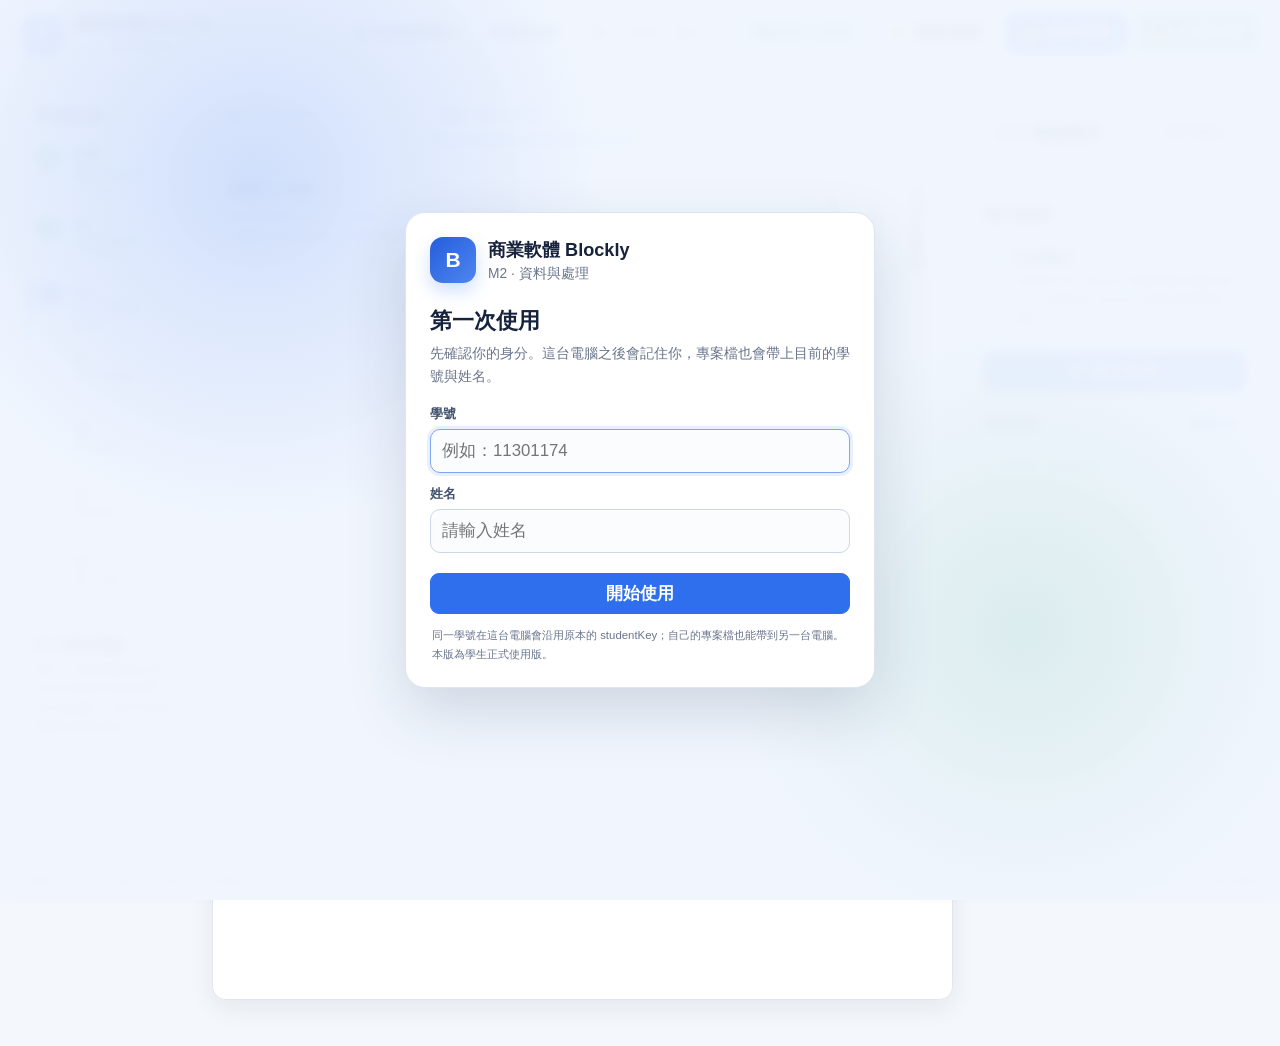
==== commit d2721aad: "Add files via upload" ====
--- a/index.html
+++ b/index.html
@@ -5,7 +5,7 @@
 <head>
 <meta charset="utf-8"/>
 <meta content="width=device-width, initial-scale=1" name="viewport"/>
-<title>商業軟體 Blockly｜M1 流程與順序</title>
+<title>商業軟體 Blockly｜M2 資料與處理</title>
 <link href="./css/style.css" rel="stylesheet"/>
 </head>
 <body>
@@ -15,7 +15,7 @@
 <span class="brand-mark">B</span>
 <div>
 <h1>商業軟體 Blockly</h1>
-<p>M1 · 流程與順序</p>
+<p data-module-context>M2 · 資料與處理</p>
 </div>
 </div>
 <section id="newIdentityPanel">
@@ -49,7 +49,7 @@
 <div class="brand-mark small">B</div>
 <div>
 <h1>商業軟體 Blockly</h1>
-<p>M1 · 流程與順序</p>
+<p data-module-context>M2 · 資料與處理</p>
 </div>
 </div>
 <div class="topbar-actions">
@@ -75,8 +75,8 @@
 <span class="module-dot">導</span>
 <div><strong>前導</strong><span>認識 Blockly</span></div><em>✓ 已完成</em>
 </div>
-<div class="module-row current" id="moduleM1"><span class="module-dot">1</span><div><strong>M1</strong><span>流程與順序</span></div><em id="m1State">進行中</em></div>
-<div class="module-row locked"><span class="module-dot">2</span><div><strong>M2</strong><span>資料與處理</span></div><em>尚未開放</em></div>
+<div aria-selected="false" class="module-row module-tab complete" id="moduleM1" role="tab" tabindex="0"><span class="module-dot">1</span><div><strong>M1</strong><span>流程與順序</span></div><em id="m1State">✓ 已完成</em></div>
+<div aria-selected="true" class="module-row module-tab current" id="moduleM2" role="tab" tabindex="0"><span class="module-dot">2</span><div><strong>M2</strong><span>資料與處理</span></div><em id="m2State">進行中</em></div>
 <div class="module-row locked"><span class="module-dot">3</span><div><strong>M3</strong><span>條件與判斷</span></div><em>尚未開放</em></div>
 <div class="module-row locked"><span class="module-dot">4</span><div><strong>M4</strong><span>商業規則</span></div><em>尚未開放</em></div>
 <div class="module-row locked"><span class="module-dot">5</span><div><strong>M5</strong><span>重複處理</span></div><em>尚未開放</em></div>
@@ -84,11 +84,15 @@
 
 </div>
 <div class="sidebar-tip">
-<strong>M1 本階段重點</strong>
-<span>用「顯示」積木練習循序；需要時開啟 Python 或流程圖做對照。</span>
+<strong id="moduleTipTitle">M2 本階段重點</strong>
+<span id="moduleTipText">處理一筆會員購物交易：先設定商品與會員資料，再完成結帳、庫存與會員點數的資料運算。</span>
 </div>
 </aside>
 <section class="center-column">
+<nav aria-label="Module 切換" class="workspace-module-tabs" role="tablist">
+<button aria-selected="false" class="workspace-module-tab" id="moduleTabM1" role="tab" type="button"><strong>M1</strong><span>流程與順序</span></button>
+<button aria-selected="true" class="workspace-module-tab active" id="moduleTabM2" role="tab" type="button"><strong>M2</strong><span>資料與處理</span></button>
+</nav>
 <section class="workspace-card card">
 <div class="section-head">
 <div>
@@ -107,7 +111,7 @@
 <div class="python-float-controls"><button class="python-float-btn" id="pythonResetPositionBtn" title="還原 Python 視窗位置" type="button">↺</button><button class="python-float-btn" id="pythonCollapseBtn" title="收起 Python 對照" type="button">—</button><button class="python-float-btn" id="pythonCloseBtn" title="關閉 Python 對照" type="button">×</button></div></div>
 <pre class="python-code" id="pythonCode"><code># 把積木拖到工作區後
 # 這裡會出現對應的 Python</code></pre>
-<p class="python-note">M1 不要求寫 Python；這裡只用來對照「顯示」積木與 print 的關係。</p>
+<p class="python-note" id="pythonModuleNote">M2 不要求寫 Python；這裡用來觀察變數、指定、運算與 print 的對應關係。</p>
 </section><section class="flowchart-float is-hidden" id="flowchartFloat">
 <div class="flowchart-float-head" id="flowchartDragHandle">
 <div class="flowchart-title-group">
@@ -133,7 +137,7 @@
 <span>◇ 判斷／迴圈</span>
 </div>
 </div>
-<p class="flowchart-note">M1 先看「循序」：積木由上到下，流程圖也會依相同順序連接。</p>
+<p class="flowchart-note" id="flowchartModuleNote">M2 觀察資料怎麼一路被處理：設定商品與會員資料 → 結帳計算 → 庫存更新 → 點數累積 → 顯示結果。</p>
 </section></div>
 </section>
 </section>
@@ -145,21 +149,21 @@
 <button aria-expanded="false" class="btn btn-light btn-small" id="guiToggleBtn" type="button" disabled>暫不開放</button></div>
 <div class="mini-app final-app">
 <div class="mini-app-titlebar">
-<span id="guiWindowTitle">🧩 商業流程整合示範 · M1</span>
+<span id="guiWindowTitle">🧩 小店營運助手 · M2</span>
 <span class="window-dots">● ● ●</span>
 </div>
 <div class="final-app-body">
 <section class="final-input-panel">
 <div class="final-panel-head">
 <div>
-<strong id="guiProjectName">商業流程整合示範</strong>
+<strong id="guiProjectName">小店營運助手</strong>
 <span>情境名稱與顯示文字都可以修改，能力骨架不綁死案例。</span>
 </div>
-<button class="btn btn-primary" id="guiRunBtn">▶ 執行 M1</button>
+<button class="btn btn-primary" id="guiRunBtn">▶ 執行 M2</button>
 </div>
 <div class="skin-settings">
 <label>專案名稱
-                  <input class="text-input compact" id="projectTitleInput" value="商業流程整合示範"/>
+                  <input class="text-input compact" id="projectTitleInput" value="小店營運助手"/>
 </label>
 <label class="eligibility-toggle">
 <input checked="" id="eligibleInput" type="checkbox"/>
@@ -196,7 +200,7 @@
 <span class="status-dot"></span>
 <div>
 <strong>尚未執行</strong>
-<p>把 M1 的顯示積木接成一條流程後，按下執行程式。</p>
+<p>切換到不同 Module 會使用各自獨立畫布；完成目前 Module 的積木後再執行測試。</p>
 </div>
 </div>
 <button class="btn btn-primary btn-wide" id="runProgramBtn">▶ 執行程式</button><section class="run-message-panel" id="runMessagePanel">
@@ -228,10 +232,10 @@
 </main>
 <footer class="footerbar">
 <span id="autosaveStatus">自動暫存：等待身分確認</span>
-<span id="footerProject">專案：商業流程整合示範</span>
+<span id="footerProject">專案：小店營運助手</span>
 <span id="footerIdentity">使用者：—</span>
 <span class="footer-spacer"></span>
-<span id="footerProgress">進度：M1 · 流程與順序</span>
+<span id="footerProgress">進度：M2 · 資料與處理</span>
 </footer>
 <script src="./vendor/blockly/blockly.min.js"></script>
 <script src="./vendor/blockly/msg/zh-hant.js"></script>
--- a/css/style.css
+++ b/css/style.css
@@ -1,7 +1,7 @@
 
 :root {
   --ui-scale: 1;
-  --block-font-size: 16px;
+  --block-font-size: 24px;
   --bg: #f4f7fb;
   --card: #ffffff;
   --text: #17233c;
@@ -288,19 +288,45 @@
   font-size: var(--block-font-size) !important;
   font-family: -apple-system, BlinkMacSystemFont, "Segoe UI", "Microsoft JhengHei", sans-serif !important;
 }
+
+/* v0.3.7.2 教學大積木：24px 字級由 renderer 同步撐大積木本體。 */
+.blocklyHtmlInput {
+  font-size: 22px !important;
+  min-height: 34px !important;
+  padding: 4px 8px !important;
+  line-height: 1.25 !important;
+  font-family: -apple-system, BlinkMacSystemFont, "Segoe UI", "Microsoft JhengHei", sans-serif !important;
+}
+.blocklyDropDownDiv,
+.blocklyDropDownDiv .goog-menuitem-content,
+.blocklyDropDownDiv .blocklyMenuItemContent,
+.blocklyWidgetDiv .goog-menuitem-content,
+.blocklyWidgetDiv .blocklyMenuItemContent {
+  font-size: 20px !important;
+  line-height: 1.55 !important;
+}
+.blocklyDropDownDiv .goog-menuitem,
+.blocklyWidgetDiv .goog-menuitem {
+  min-height: 38px !important;
+  padding: 5px 10px !important;
+}
+.blocklyFlyoutLabelText {
+  font-size: 18px !important;
+}
+
 .blocklyToolboxDiv {
   background: #f8faff !important;
   border-right: 1px solid #e2e8f3 !important;
 }
 .blocklyTreeRow {
-  height: 40px !important;
-  padding: 7px 10px !important;
-  margin: 5px 7px !important;
+  height: 52px !important;
+  padding: 10px 12px !important;
+  margin: 6px 8px !important;
   border-radius: 8px !important;
 }
 .blocklyTreeLabel {
   font-family: -apple-system, BlinkMacSystemFont, "Segoe UI", "Microsoft JhengHei", sans-serif !important;
-  font-size: 14px !important;
+  font-size: 18px !important;
   font-weight: 700 !important;
 }
 .blocklyFlyoutBackground { fill: #f6f9ff !important; fill-opacity: 1 !important; }
@@ -1442,7 +1468,7 @@
 .section-head p { font-size: .84rem; line-height: 1.45; }
 .btn-small { font-size: .82rem; }
 .mini-status { font-size: .78rem; }
-.blocklyTreeLabel { font-size: 16px !important; }
+.blocklyTreeLabel { font-size: 18px !important; }
 .run-status strong { font-size: .88rem; }
 .run-status p { font-size: .78rem; }
 .card-title { font-size: 1rem; }
@@ -1589,3 +1615,19 @@
     width: min(520px, 72%);
   }
 }
+
+
+/* v0.3.7.4 Module tabs */
+.module-row.module-tab { cursor: pointer; user-select: none; transition: background .16s ease, border-color .16s ease, transform .16s ease; }
+.module-row.module-tab:hover { background: rgba(47,111,237,.07); }
+.module-row.module-tab:focus-visible { outline: 3px solid rgba(47,111,237,.28); outline-offset: 2px; }
+.module-row.module-tab.current { box-shadow: inset 3px 0 0 currentColor; }
+
+.workspace-module-tabs { display:flex; gap:8px; margin:0 0 8px; align-items:stretch; }
+.workspace-module-tab { flex:0 1 210px; min-height:54px; border:1px solid var(--line); border-radius:13px; background:#fff; color:var(--text); padding:8px 14px; display:flex; align-items:center; gap:9px; cursor:pointer; font:inherit; text-align:left; transition:background .16s ease,border-color .16s ease,box-shadow .16s ease; }
+.workspace-module-tab strong { font-size:.92rem; }
+.workspace-module-tab span { color:var(--muted); font-size:.78rem; }
+.workspace-module-tab:hover { background:#f7f9fd; }
+.workspace-module-tab.active { border-color:#8eacd8; background:#eef5ff; box-shadow:inset 0 -3px 0 #2f6fed; }
+.workspace-module-tab:focus-visible { outline:3px solid rgba(47,111,237,.25); outline-offset:2px; }
+@media (max-width:760px){ .workspace-module-tabs{flex-wrap:wrap}.workspace-module-tab{flex:1 1 160px;} }
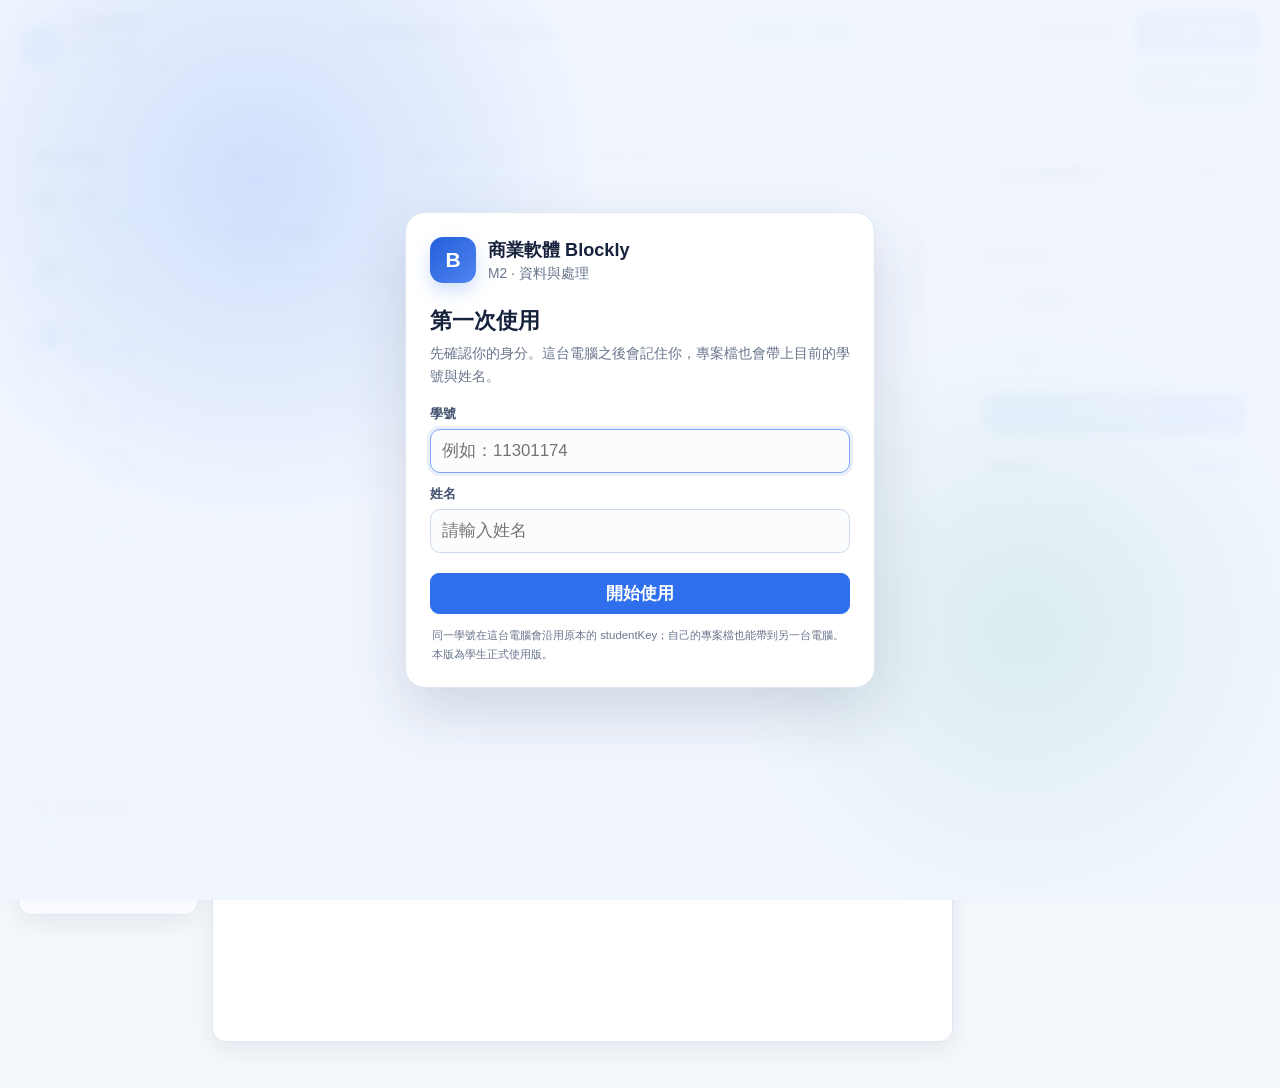
==== commit 407fd9d0: "Add files via upload v0.3.8.4" ====
--- a/index.html
+++ b/index.html
@@ -60,7 +60,7 @@
 <span id="fontScaleLabel">100%</span>
 <button aria-label="放大字體" class="icon-btn" id="fontUpBtn">A＋</button>
 </div>
-<div class="offline-badge" id="offlineBadge">✓ 離線核心已就緒</div>
+<div class="offline-badge" id="offlineBadge">✓ 離線核心已就緒</div><div class="m3-test-badge" title="M3 Part 1｜決策表與積木一起儲存上傳">M3 Part 1 · v0.3.8.4</div>
 <button class="btn btn-light" id="openProjectBtn">📂 開啟專案</button>
 <button class="btn btn-primary" id="saveProjectBtn">💾 儲存專案</button>
 <button class="btn btn-success" disabled="" id="uploadProjectBtn">📤 上傳作業</button>
@@ -77,7 +77,9 @@
 </div>
 <div aria-selected="false" class="module-row module-tab complete" id="moduleM1" role="tab" tabindex="0"><span class="module-dot">1</span><div><strong>M1</strong><span>流程與順序</span></div><em id="m1State">✓ 已完成</em></div>
 <div aria-selected="true" class="module-row module-tab current" id="moduleM2" role="tab" tabindex="0"><span class="module-dot">2</span><div><strong>M2</strong><span>資料與處理</span></div><em id="m2State">進行中</em></div>
-<div class="module-row locked"><span class="module-dot">3</span><div><strong>M3</strong><span>條件與判斷</span></div><em>尚未開放</em></div>
+<div class="module-row m3-parent"><span class="module-dot">3</span><div><strong>M3</strong><span>條件與判斷</span></div></div>
+<div aria-selected="false" class="module-row module-tab m3-sub" id="moduleM3P1" role="tab" tabindex="0"><span class="module-dot">1</span><div><strong>Part 1</strong><span>條件判斷</span></div><em id="m3p1State">可練習</em></div>
+<div aria-selected="false" aria-disabled="true" class="module-row module-tab m3-sub m3-p2-locked" id="moduleM3P2" role="tab" tabindex="-1" title="Part 2 尚未開放，請先完成 Part 1"><span class="module-dot">2</span><div><strong>Part 2</strong><span>多分支判斷</span></div><em id="m3p2State">🔒 尚未開放</em></div>
 <div class="module-row locked"><span class="module-dot">4</span><div><strong>M4</strong><span>商業規則</span></div><em>尚未開放</em></div>
 <div class="module-row locked"><span class="module-dot">5</span><div><strong>M5</strong><span>重複處理</span></div><em>尚未開放</em></div>
 <div class="module-row locked"><span class="module-dot">6</span><div><strong>M6</strong><span>整合成果</span></div><em>尚未開放</em></div>
@@ -92,19 +94,24 @@
 <nav aria-label="Module 切換" class="workspace-module-tabs" role="tablist">
 <button aria-selected="false" class="workspace-module-tab" id="moduleTabM1" role="tab" type="button"><strong>M1</strong><span>流程與順序</span></button>
 <button aria-selected="true" class="workspace-module-tab active" id="moduleTabM2" role="tab" type="button"><strong>M2</strong><span>資料與處理</span></button>
+<button aria-selected="false" class="workspace-module-tab" id="moduleTabM3P1" role="tab" type="button"><strong>M3 Part 1</strong><span>條件判斷</span></button>
+<button aria-selected="false" aria-disabled="true" class="workspace-module-tab m3-p2-locked" id="moduleTabM3P2" role="tab" type="button" disabled title="Part 2 尚未開放，請先完成 Part 1"><strong>M3 Part 2</strong><span>多分支</span></button>
 </nav>
 <section class="workspace-card card">
 <div class="section-head">
 <div>
-<div class="card-title">積木工作區</div>
+<div class="card-title" id="workspaceCardTitle">積木工作區</div>
 <p>畫布以積木為主；Python 與流程圖需要時再開啟，第二層積木抽屜收起後會真正把空間還給畫布。</p>
 </div>
-<div class="workspace-tools">
+<div class="workspace-tools" id="workspaceTools">
 <button class="btn btn-ghost btn-small" id="toggleFlyoutBtn" title="只收起第二層積木，不影響左側分類">◀ 收起積木</button><button aria-pressed="false" class="btn btn-light btn-small" id="togglePythonBtn" title="開啟／關閉 Python 對照" type="button">🐍 Python</button><button aria-pressed="false" class="btn btn-light btn-small" id="toggleFlowchartBtn" title="開啟／關閉由 Blockly 自動產生的流程圖" type="button">◇ 流程圖</button><span class="mini-status" id="workspaceHint">0 個積木</span>
 <button class="btn btn-ghost btn-small" id="resetWorkspaceBtn">↺ 清空重做</button>
 </div>
 </div>
-<div class="workspace-stage"><div class="blockly-host" id="blocklyDiv"></div><section class="python-card python-float is-hidden" id="pythonFloat">
+<div id="m3ModeTabs" class="m3-mode-tabs" hidden><button id="m3ModeDecision" type="button" class="active">▦ 決策表</button><button id="m3ModeBlocks" type="button">🧩 Blockly 畫布</button></div>
+<div id="m3DecisionPanel" class="m3-decision-panel" hidden></div>
+<div id="m3TaskBox" class="m3-task-box" hidden></div>
+<div class="workspace-stage" id="m3WorkspaceStage"><div class="blockly-host" id="blocklyDiv"></div><section class="python-card python-float is-hidden" id="pythonFloat">
 <div class="python-head python-float-head" id="pythonDragHandle">
 <div class="card-title">Python 對照</div>
 <span class="code-badge">只要看懂</span>
@@ -147,6 +154,7 @@
 <div class="card-title">GUI 模擬畫面</div>
 </div>
 <button aria-expanded="false" class="btn btn-light btn-small" id="guiToggleBtn" type="button" disabled>暫不開放</button></div>
+<div class="m3-gui-result" id="m3GuiResult"><div class="m3-gui-caption">執行結果圖像化（唯讀）</div><div id="m3GuiLines">執行 Blockly 後顯示資料。</div></div>
 <div class="mini-app final-app">
 <div class="mini-app-titlebar">
 <span id="guiWindowTitle">🧩 小店營運助手 · M2</span>
@@ -221,7 +229,7 @@
 <span class="status-dot"></span>
 <div>
 <strong>尚未連接後端</strong>
-<p>測試版先設定 Apps Script Web App，再使用「上傳作業」。</p>
+<p>請完成六題決策表及 Blockly 後，再一起上傳作業。</p>
 </div>
 </div>
 <button class="btn btn-ghost btn-wide" id="cloudSetupBtn">⚙ 設定上傳後端</button>
--- a/css/style.css
+++ b/css/style.css
@@ -1631,3 +1631,80 @@
 .workspace-module-tab.active { border-color:#8eacd8; background:#eef5ff; box-shadow:inset 0 -3px 0 #2f6fed; }
 .workspace-module-tab:focus-visible { outline:3px solid rgba(47,111,237,.25); outline-offset:2px; }
 @media (max-width:760px){ .workspace-module-tabs{flex-wrap:wrap}.workspace-module-tab{flex:1 1 160px;} }
+
+/* M3 · v0.3.8.0 test additions */
+.m3-parent { background:#f1f7f9; margin-top:3px; }
+.module-row.m3-sub { margin-left:12px; padding-left:14px; border-left:3px solid #dde9f1; }
+.m3-sub .module-dot { font-size:12px; width:25px; height:25px; }
+.workspace-module-tabs { flex-wrap:wrap; }
+.workspace-module-tab { flex:1 1 108px; min-width:0; }
+.m3-mode-tabs{display:flex;gap:8px;padding:6px 8px 12px;}
+.m3-mode-tabs[hidden],.m3-decision-panel[hidden],.workspace-stage[hidden],.workspace-tools[hidden]{display:none !important;}
+.m3-mode-tabs button{border:1px solid #d8e3eb;background:#f8fafc;color:#526476;padding:12px 16px;border-radius:10px;font-weight:750;cursor:pointer;flex:1;font-size:14px;}
+.m3-mode-tabs button.active{background:#e8f4f5;border-color:#6aaeb6;color:#236973;}
+.m3-decision-panel{min-height:600px;padding:16px 20px 24px;display:flex;flex-direction:column;gap:14px;}
+.m3-section-heading{display:flex;justify-content:space-between;align-items:center;gap:8px;color:#243f57;flex-wrap:wrap;}
+.m3-section-heading strong{font-size:18px}.m3-section-heading span{font-size:12px;color:#728598}
+.m3-question-tabs{display:flex;gap:7px;overflow-x:auto;padding:3px 0 7px;}
+.m3-question-tabs button{flex:1 0 90px;border:1px solid #dee6ee;background:white;border-radius:8px;padding:9px 5px;cursor:pointer;font-size:12px;color:#53677a;}
+.m3-question-tabs button.active{background:#e5f3ed;border:2px solid #459978;color:#205d49;font-weight:750;}
+.m3-scenario,.m3-decision-rule,.m3-decision-test{padding:16px;border-radius:12px;border:1px solid #dfe7ef;background:#fff;display:flex;flex-direction:column;gap:12px;}
+.m3-scenario{background:#f2f8fb;}.m3-scenario>span{font-size:12px;color:#63839a;font-weight:700;}
+.m3-scenario h3,.m3-decision-rule h3,.m3-decision-test h3{margin:0;font-size:16px;color:#2b4258;}
+.m3-scenario p{margin:0;line-height:1.65;color:#334d60;}
+.m3-decision-panel label{font-size:14px;color:#2b4258;display:flex;flex-direction:column;gap:6px;}
+.m3-decision-panel input,.m3-decision-panel select{min-width:0;width:100%;max-width:100%;box-sizing:border-box;min-height:41px;padding:8px 10px;border:1px solid #cbd8e2;background:white;border-radius:8px;color:#263c50;font:inherit;}
+.m3-condition{display:flex;align-items:center;flex-wrap:wrap;gap:10px;}
+.m3-condition select{flex:0 1 210px;width:210px;max-width:210px;}.m3-outcome{display:flex;flex-direction:column;gap:8px;}
+.m3-outcome>div{border-radius:8px;padding:12px;background:#f3f7fa;color:#3b576e;}
+.m3-hint{font-size:12px;color:#6d7f90;line-height:1.55;margin:0;}
+.m3-test-buttons{display:flex;gap:8px;}.m3-history{overflow-x:auto;}
+.m3-history table{width:100%;border-collapse:collapse;font-size:12px;}
+.m3-history th,.m3-history td{padding:9px 7px;border-bottom:1px solid #e3eaf1;text-align:left;}
+#m3TestFeedback:not(:empty){padding:12px;border-radius:8px;background:#eaf7ef;color:#236344;font-size:13px;}
+.m3-inputs{display:grid;grid-template-columns:1fr 1fr;gap:12px;}
+.m3-rule-row{border-radius:10px;background:#f7fafc;padding:14px;display:flex;flex-direction:column;gap:11px;border:1px solid #dfe6ee;}
+.m3-rule-title,.m3-rule-fields{display:flex;align-items:center;gap:8px;flex-wrap:wrap;}
+.m3-rule-title{justify-content:space-between;}.m3-rule-fields{flex-wrap:nowrap;}
+.m3-rule-fields select,.m3-rule-fields input{flex:1 1 130px;width:auto;}
+.m3-basis{flex:1 1 110px;min-width:90px;color:#3b536b;}
+.m3-else{padding:14px;border:1px dashed #b5c8d5;border-radius:10px;background:#fafcfe;}
+.m3-gui-result{display:none;padding:12px 4px 4px;}.gui-card.m3-mode:not(.is-collapsed) .m3-gui-result{display:block;}
+.m3-gui-caption{font-weight:800;color:#36566c;margin-bottom:12px;}
+.m3-gui-line{display:flex;justify-content:space-between;padding:12px 10px;gap:10px;border-bottom:1px solid #e3e9ee;font-size:14px;}
+.m3-gui-line strong{font-size:17px;color:#2e745b;}
+.gui-card.m3-mode .mini-app{display:none!important;}
+@media(max-width:780px){.m3-inputs{grid-template-columns:1fr}.m3-decision-panel{padding:10px}.m3-rule-fields{flex-wrap:wrap;}}
+
+.m3-inputs .m3-description{grid-column:1/-1;}
+
+.m3-task-box{margin:0 10px 12px;padding:14px 18px;border-radius:10px;background:#eef6fa;border:1px solid #c8e0ee;color:#2d5066;line-height:1.6;}
+.m3-task-box[hidden]{display:none!important;}.m3-task-box>strong{font-size:15px;}.m3-task-box p{margin:7px 0 0;font-size:13px;}
+
+.m3-test-badge{white-space:nowrap;color:#84541a;background:#fff2d7;border:1px solid #e8cd91;border-radius:9px;padding:7px 9px;font-weight:750;font-size:12px;}
+
+/* v0.3.8.2 · M3 Part 1 決策表說明與判斷分支測試 */
+.m3-instructions{padding:14px 16px;background:#f0f6ff;border:1px solid #cbdcf4;border-radius:11px;line-height:1.65;color:#2b4c69;font-size:13px}
+.m3-instructions strong{font-size:15px}.m3-instructions p{margin:5px 0 0}
+.m3-save-note{border-top:1px solid #d4e2f1;padding-top:9px;color:#255c50;font-weight:650}
+.m3-decision-panel .m3-branch-badge{display:inline-block;vertical-align:middle;padding:4px 8px;border-radius:7px;font-size:12px;font-weight:800;white-space:nowrap;margin:2px 4px 2px 0}
+.m3-branch-badge.if{background:#d8f1e3;color:#166c43;border:1px solid #8bd2aa}
+.m3-branch-badge.else{background:#fde7e7;color:#ad2936;border:1px solid #efb1b5}
+.m3-branch-badge.other{background:#e8edf8;color:#3a517e}
+.m3-not-tested{color:#8794a6}
+.m3-test-grid th,.m3-test-grid td{font-size:13px;padding:11px 8px}
+.m3-test-grid td:first-child{font-variant-numeric:tabular-nums}
+.m3-run-case{min-width:74px}
+.m3-test-history{font-size:12px;color:#50677f;border-top:1px solid #e1eaf3;padding-top:10px}
+.m3-test-history summary{cursor:pointer;font-weight:650}
+#m3TestFeedback.m3-feedback-review{background:#fff3e1;color:#87550b}
+#m3TestFeedback.m3-feedback-ok{background:#eaf7ef;color:#236344}
+/* Part 2：從左右兩種入口均鎖定，而不影響 Part 1 進度 */
+.module-row.m3-p2-locked,.workspace-module-tab.m3-p2-locked{opacity:.52;filter:grayscale(.25);cursor:not-allowed!important;background:#f1f3f5!important;box-shadow:none!important}
+.module-row.m3-p2-locked:hover,.workspace-module-tab.m3-p2-locked:hover{background:#f1f3f5!important}
+.module-row.m3-p2-locked em{color:#8a949f;font-size:11px}
+/* M3 流程圖小型版：整張圖適合窗寬，不必左右反覆拖動。M1、M2 不變。*/
+.flowchart-float.m3-flow-compact{width:min(585px,70%);max-height:660px}
+.flowchart-float.m3-flow-compact .flowchart-scroll{height:470px;overflow:auto}
+.flowchart-float.m3-flow-compact #flowchartSvg{display:block;width:100%;max-width:100%;min-width:0;min-height:0;height:auto}
+@media(max-width:780px){.flowchart-float.m3-flow-compact{width:calc(100% - 16px)}}
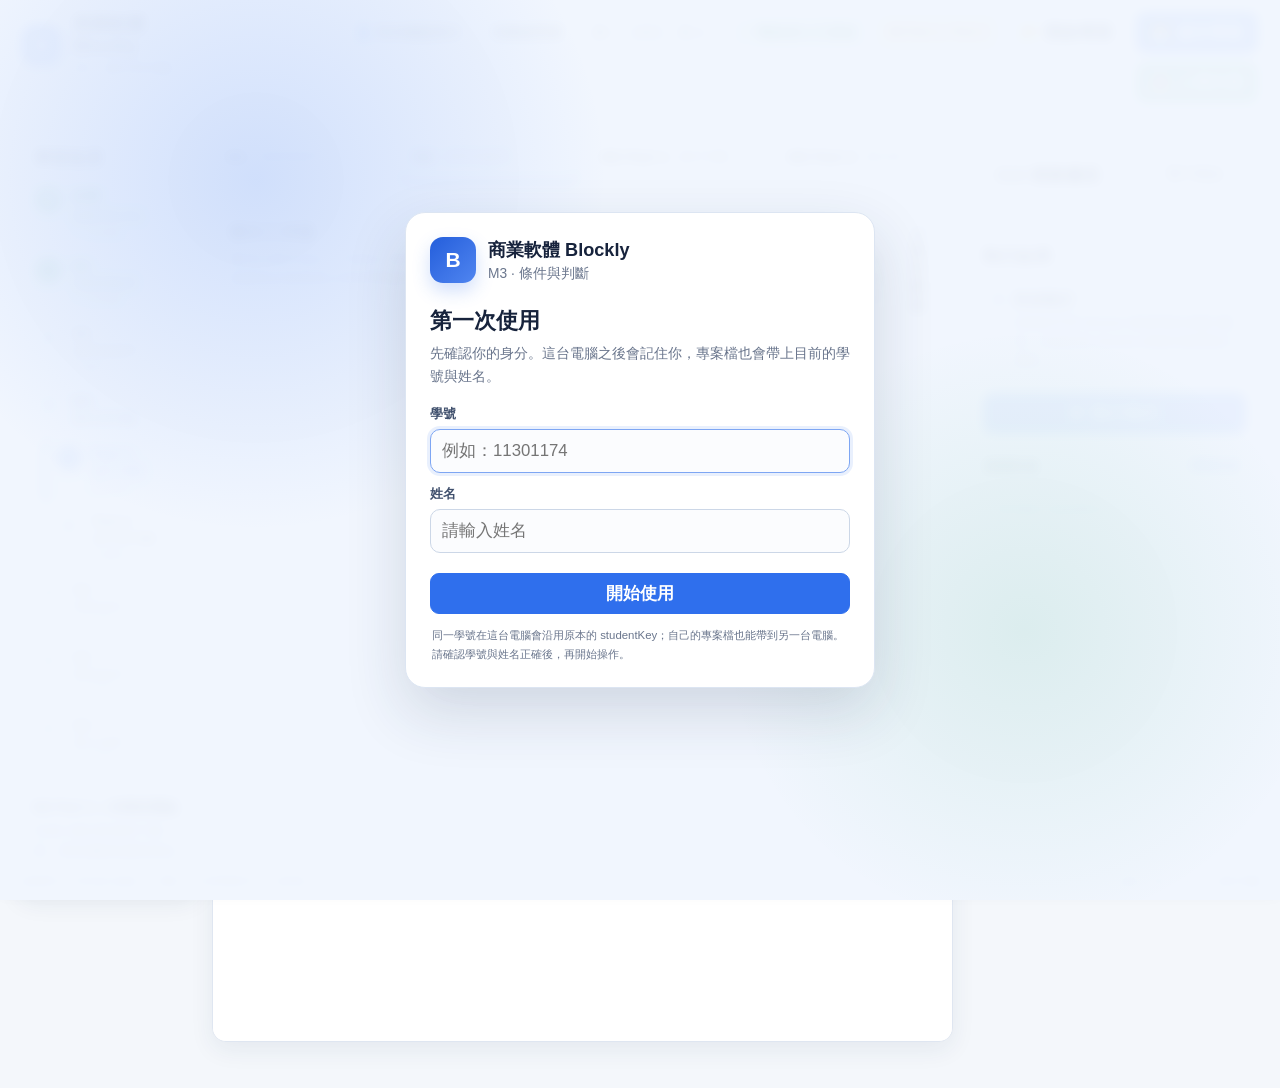
==== commit e8f0eae8: "Add files via upload" ====
--- a/index.html
+++ b/index.html
@@ -5,7 +5,7 @@
 <head>
 <meta charset="utf-8"/>
 <meta content="width=device-width, initial-scale=1" name="viewport"/>
-<title>商業軟體 Blockly｜M2 資料與處理</title>
+<title>商業軟體 Blockly｜M3 條件與判斷</title>
 <link href="./css/style.css" rel="stylesheet"/>
 </head>
 <body>
@@ -15,7 +15,7 @@
 <span class="brand-mark">B</span>
 <div>
 <h1>商業軟體 Blockly</h1>
-<p data-module-context>M2 · 資料與處理</p>
+<p data-module-context>M3 · 條件與判斷</p>
 </div>
 </div>
 <section id="newIdentityPanel">
@@ -27,7 +27,7 @@
 <input autocomplete="off" class="text-input" id="studentNameInput" placeholder="請輸入姓名"/>
 <div class="form-error" id="identityError" role="alert"></div>
 <button class="btn btn-primary btn-wide" id="createIdentityBtn">開始使用</button>
-<p class="privacy-note">同一學號在這台電腦會沿用原本的 studentKey；自己的專案檔也能帶到另一台電腦。本版為學生正式使用版。</p>
+<p class="privacy-note">同一學號在這台電腦會沿用原本的 studentKey；自己的專案檔也能帶到另一台電腦。請確認學號與姓名正確後，再開始操作。</p>
 </section>
 <section class="hidden" id="returnIdentityPanel">
 <div class="identity-heading">歡迎回來</div>
@@ -49,7 +49,7 @@
 <div class="brand-mark small">B</div>
 <div>
 <h1>商業軟體 Blockly</h1>
-<p data-module-context>M2 · 資料與處理</p>
+<p data-module-context>M3 · 條件與判斷</p>
 </div>
 </div>
 <div class="topbar-actions">
@@ -60,7 +60,7 @@
 <span id="fontScaleLabel">100%</span>
 <button aria-label="放大字體" class="icon-btn" id="fontUpBtn">A＋</button>
 </div>
-<div class="offline-badge" id="offlineBadge">✓ 離線核心已就緒</div><div class="m3-test-badge" title="M3 Part 1｜決策表與積木一起儲存上傳">M3 Part 1 · v0.3.8.4</div>
+<div class="offline-badge" id="offlineBadge">✓ 離線核心已就緒</div><div class="m3-test-badge" title="M3 Part 1 與 Part 2 已開放">M3 Part 1／Part 2</div>
 <button class="btn btn-light" id="openProjectBtn">📂 開啟專案</button>
 <button class="btn btn-primary" id="saveProjectBtn">💾 儲存專案</button>
 <button class="btn btn-success" disabled="" id="uploadProjectBtn">📤 上傳作業</button>
@@ -76,18 +76,18 @@
 <div><strong>前導</strong><span>認識 Blockly</span></div><em>✓ 已完成</em>
 </div>
 <div aria-selected="false" class="module-row module-tab complete" id="moduleM1" role="tab" tabindex="0"><span class="module-dot">1</span><div><strong>M1</strong><span>流程與順序</span></div><em id="m1State">✓ 已完成</em></div>
-<div aria-selected="true" class="module-row module-tab current" id="moduleM2" role="tab" tabindex="0"><span class="module-dot">2</span><div><strong>M2</strong><span>資料與處理</span></div><em id="m2State">進行中</em></div>
+<div aria-selected="false" class="module-row module-tab" id="moduleM2" role="tab" tabindex="0"><span class="module-dot">2</span><div><strong>M2</strong><span>資料與處理</span></div><em id="m2State">可練習</em></div>
 <div class="module-row m3-parent"><span class="module-dot">3</span><div><strong>M3</strong><span>條件與判斷</span></div></div>
-<div aria-selected="false" class="module-row module-tab m3-sub" id="moduleM3P1" role="tab" tabindex="0"><span class="module-dot">1</span><div><strong>Part 1</strong><span>條件判斷</span></div><em id="m3p1State">可練習</em></div>
-<div aria-selected="false" aria-disabled="true" class="module-row module-tab m3-sub m3-p2-locked" id="moduleM3P2" role="tab" tabindex="-1" title="Part 2 尚未開放，請先完成 Part 1"><span class="module-dot">2</span><div><strong>Part 2</strong><span>多分支判斷</span></div><em id="m3p2State">🔒 尚未開放</em></div>
+<div aria-selected="true" class="module-row module-tab m3-sub current" id="moduleM3P1" role="tab" tabindex="0"><span class="module-dot">1</span><div><strong>Part 1</strong><span>條件判斷</span></div><em id="m3p1State">進行中</em></div>
+<div aria-selected="false" aria-disabled="false" class="module-row module-tab m3-sub" id="moduleM3P2" role="tab" tabindex="0"><span class="module-dot">2</span><div><strong>Part 2</strong><span>多分支判斷</span></div><em id="m3p2State">可練習</em></div>
 <div class="module-row locked"><span class="module-dot">4</span><div><strong>M4</strong><span>商業規則</span></div><em>尚未開放</em></div>
 <div class="module-row locked"><span class="module-dot">5</span><div><strong>M5</strong><span>重複處理</span></div><em>尚未開放</em></div>
 <div class="module-row locked"><span class="module-dot">6</span><div><strong>M6</strong><span>整合成果</span></div><em>尚未開放</em></div>
 
 </div>
 <div class="sidebar-tip">
-<strong id="moduleTipTitle">M2 本階段重點</strong>
-<span id="moduleTipText">處理一筆會員購物交易：先設定商品與會員資料，再完成結帳、庫存與會員點數的資料運算。</span>
+<strong id="moduleTipTitle">M3 Part 1｜本階段重點</strong>
+<span id="moduleTipText">完成六題比較運算子練習，再依滿額免運情境自行堆積木。</span>
 </div>
 </aside>
 <section class="center-column">
@@ -95,7 +95,7 @@
 <button aria-selected="false" class="workspace-module-tab" id="moduleTabM1" role="tab" type="button"><strong>M1</strong><span>流程與順序</span></button>
 <button aria-selected="true" class="workspace-module-tab active" id="moduleTabM2" role="tab" type="button"><strong>M2</strong><span>資料與處理</span></button>
 <button aria-selected="false" class="workspace-module-tab" id="moduleTabM3P1" role="tab" type="button"><strong>M3 Part 1</strong><span>條件判斷</span></button>
-<button aria-selected="false" aria-disabled="true" class="workspace-module-tab m3-p2-locked" id="moduleTabM3P2" role="tab" type="button" disabled title="Part 2 尚未開放，請先完成 Part 1"><strong>M3 Part 2</strong><span>多分支</span></button>
+<button aria-selected="false" aria-disabled="false" class="workspace-module-tab" id="moduleTabM3P2" role="tab" type="button"><strong>M3 Part 2</strong><span>多分支</span></button>
 </nav>
 <section class="workspace-card card">
 <div class="section-head">
@@ -243,7 +243,7 @@
 <span id="footerProject">專案：小店營運助手</span>
 <span id="footerIdentity">使用者：—</span>
 <span class="footer-spacer"></span>
-<span id="footerProgress">進度：M2 · 資料與處理</span>
+<span id="footerProgress">進度：M3 · Part 1｜條件判斷</span>
 </footer>
 <script src="./vendor/blockly/blockly.min.js"></script>
 <script src="./vendor/blockly/msg/zh-hant.js"></script>
--- a/css/style.css
+++ b/css/style.css
@@ -1708,3 +1708,11 @@
 .flowchart-float.m3-flow-compact .flowchart-scroll{height:470px;overflow:auto}
 .flowchart-float.m3-flow-compact #flowchartSvg{display:block;width:100%;max-width:100%;min-width:0;min-height:0;height:auto}
 @media(max-width:780px){.flowchart-float.m3-flow-compact{width:calc(100% - 16px)}}
+
+/* M3 Part 2：固定三題、清楚區分每個條件與建議測試值。 */
+.m3-decision-panel .m3-rule-row .m3-condition { align-items:center; }
+.m3-decision-panel .m3-rule-row .m3-condition strong { white-space:normal; }
+.m3-decision-panel .m3-rule-row .m3-outcome>div { background:#ecf5f0; }
+.m3-decision-panel .m3-else p { margin:7px 0 0; }
+.m3-decision-panel .m3-scenario .m3-history table { font-size:13px; }
+@media (max-width:780px) { .m3-decision-panel .m3-rule-row .m3-condition select { max-width:100%;width:100%;flex:1 1 100%; } }
